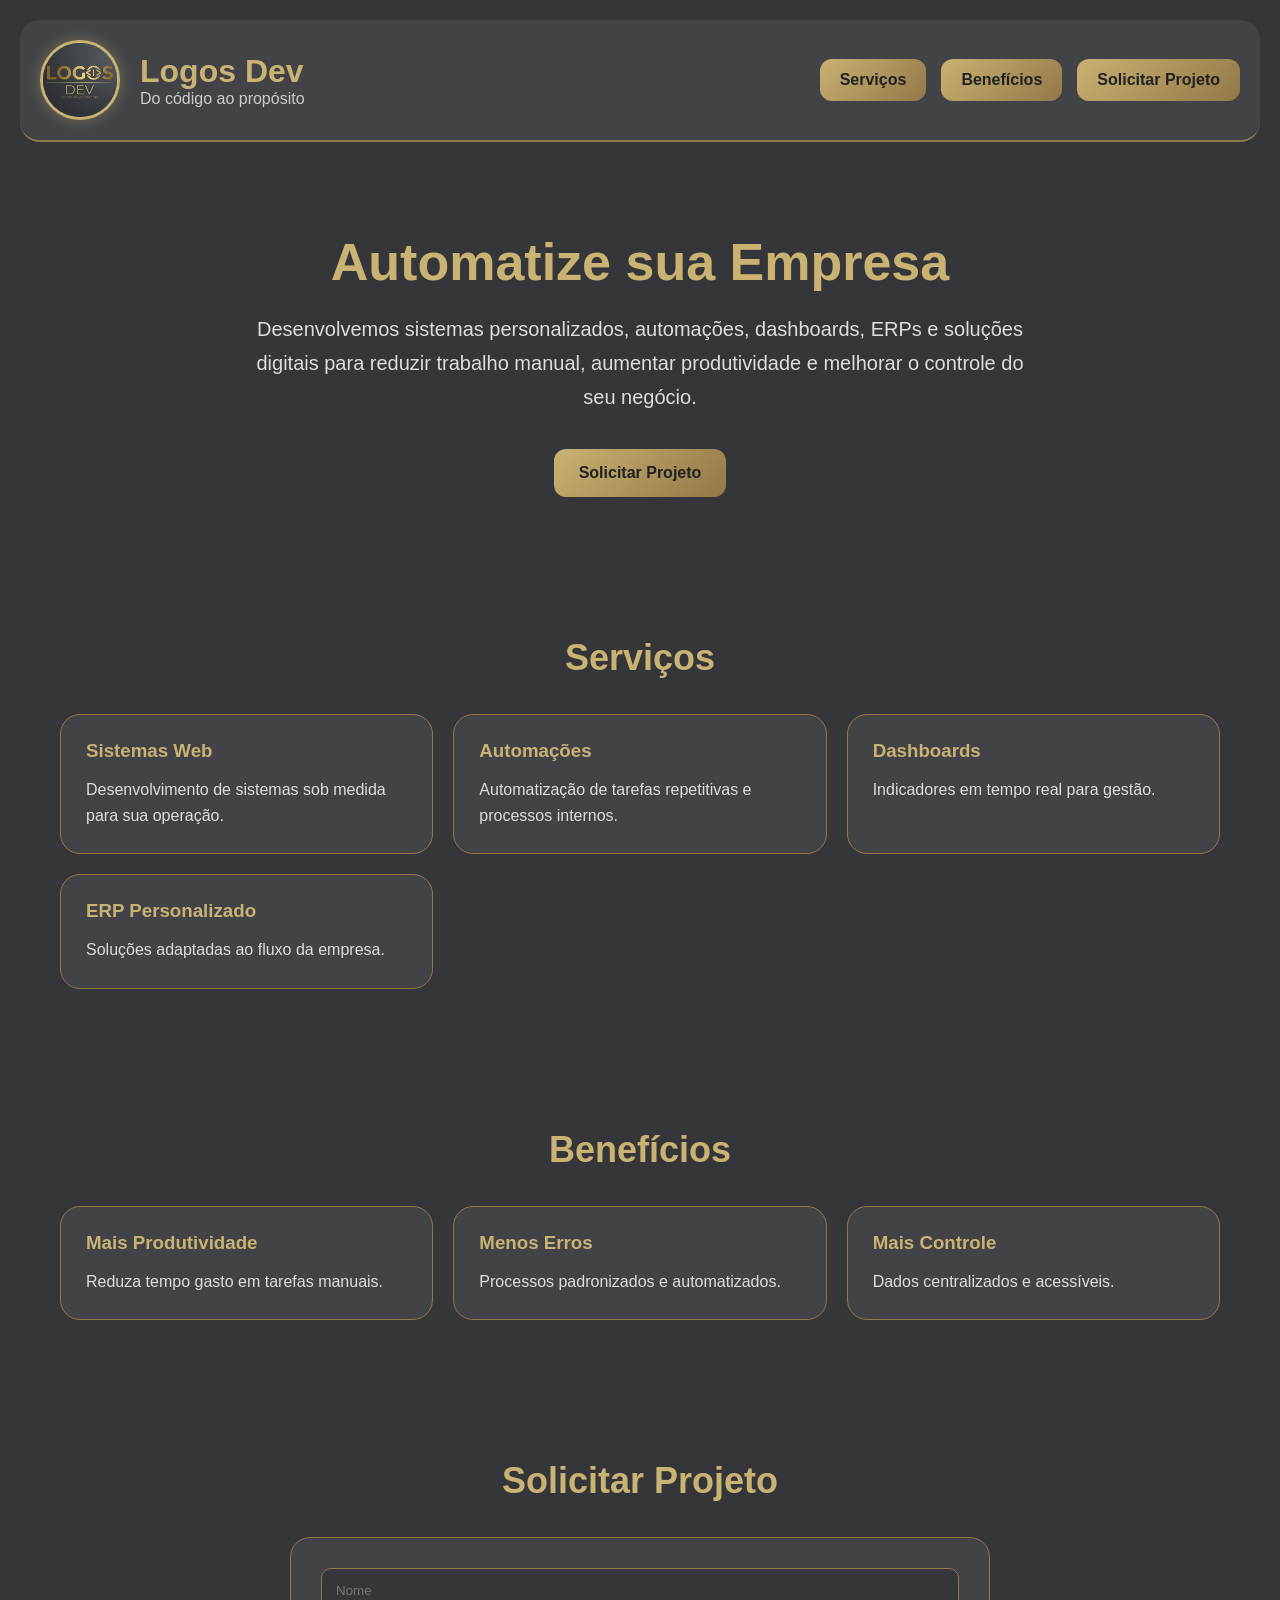
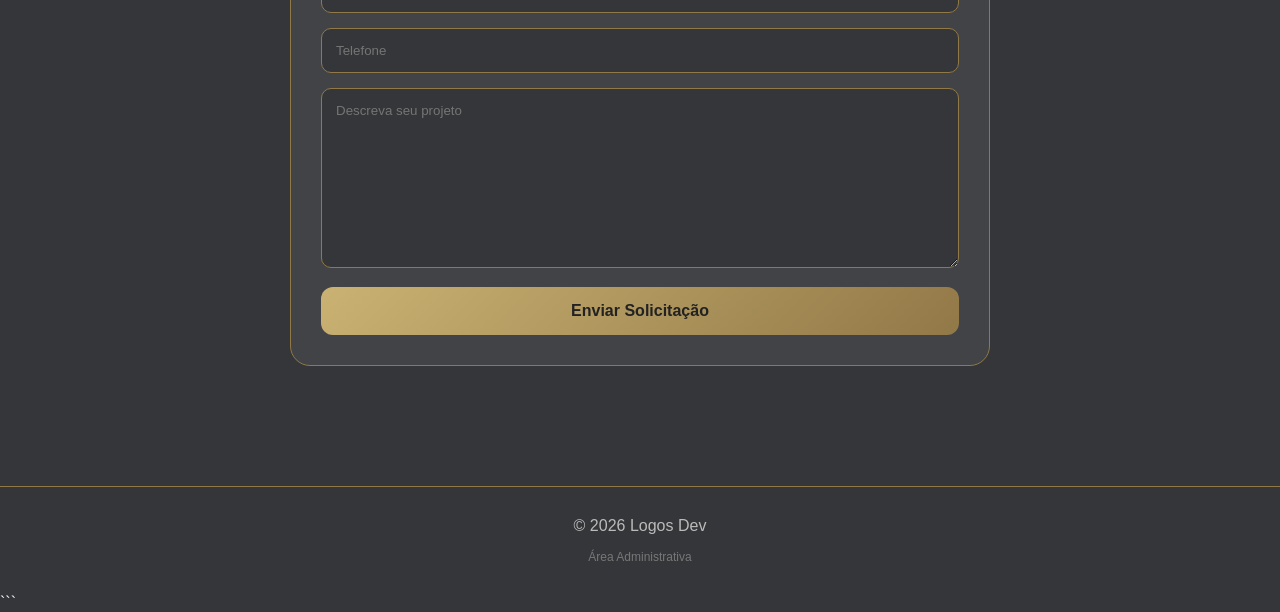
==== index.html @ efade8dc "Refactor HTML structure and styles for clarity" ====
<!DOCTYPE html>
<html lang="pt-BR">
<head>
<meta charset="UTF-8">
<meta name="viewport" content="width=device-width, initial-scale=1.0">
<title>Logos Dev - Sistemas e Automações</title>

<style>

:root{
    --gold-light:#CAB273;
    --gold-dark:#917847;
    --bg-dark:#343639;
    --bg-medium:#414347;
    --text-light:#f5f5f5;
}

*{
    margin:0;
    padding:0;
    box-sizing:border-box;
    font-family:Arial, Helvetica, sans-serif;
}

html{
    scroll-behavior:smooth;
}

body{
    background:var(--bg-dark);
    color:var(--text-light);
}

header{
    background:var(--bg-medium);
    border-bottom:2px solid var(--gold-dark);
    padding:20px;
    display:flex;
    justify-content:space-between;
    align-items:center;
    flex-wrap:wrap;
    gap:20px;
    border-radius:20px;
    margin:20px;
}

.logo h1{
    color:var(--gold-light);
    font-size:32px;
}

.logo p{
    color:#ccc;
}

nav{
    display:flex;
    gap:15px;
    flex-wrap:wrap;
}

nav a{
    padding:12px 20px;
    border-radius:12px;
    text-decoration:none;
    font-weight:bold;
    background:linear-gradient(
        135deg,
        var(--gold-light),
        var(--gold-dark)
    );
    color:#222;
    transition:.3s;
}

nav a:hover{
    transform:translateY(-2px);
}

section{
    max-width:1200px;
    margin:auto;
    padding:70px 20px;
}

.hero{
    text-align:center;
}

.hero h2{
    font-size:52px;
    color:var(--gold-light);
    margin-bottom:20px;
}

.hero p{
    max-width:800px;
    margin:auto;
    color:#ddd;
    font-size:20px;
    line-height:1.7;
}

.hero-buttons{
    margin-top:35px;
    display:flex;
    justify-content:center;
    gap:15px;
    flex-wrap:wrap;
}

.btn{
    padding:15px 25px;
    border-radius:12px;
    text-decoration:none;
    font-weight:bold;
    background:linear-gradient(
        135deg,
        var(--gold-light),
        var(--gold-dark)
    );
    color:#222;
}

.titulo{
    text-align:center;
    color:var(--gold-light);
    margin-bottom:35px;
    font-size:36px;
}

.grid{
    display:grid;
    grid-template-columns:repeat(auto-fit,minmax(280px,1fr));
    gap:20px;
}

.card{
    background:var(--bg-medium);
    border:1px solid var(--gold-dark);
    border-radius:20px;
    padding:25px;
}

.card h3{
    color:var(--gold-light);
    margin-bottom:15px;
}

.card p{
    color:#ddd;
    line-height:1.6;
}

.form-box{
    background:var(--bg-medium);
    border:1px solid var(--gold-dark);
    border-radius:20px;
    padding:30px;
    max-width:700px;
    margin:auto;
}

input,
textarea{
    width:100%;
    padding:14px;
    margin-bottom:15px;
    border-radius:10px;
    border:1px solid var(--gold-dark);
    background:var(--bg-dark);
    color:white;
}

textarea{
    min-height:180px;
    resize:vertical;
}

button{
    width:100%;
    padding:15px;
    border:none;
    border-radius:12px;
    cursor:pointer;
    font-weight:bold;
    background:linear-gradient(
        135deg,
        var(--gold-light),
        var(--gold-dark)
    );
    color:#222;
    font-size:16px;
}

button:hover{
    opacity:.9;
}

footer{
    text-align:center;
    padding:30px;
    border-top:1px solid var(--gold-dark);
    color:#bbb;
    margin-top:50px;
}

.admin-link{
    display:block;
    margin-top:15px;
    font-size:12px;
    color:#777;
    text-decoration:none;
}

.admin-link:hover{
    color:var(--gold-light);
}

.logo{
    display:flex;
    align-items:center;
    gap:20px;
}

.logo-img{
    width:80px;
    height:80px;

    border-radius:50%;

    object-fit:cover;

    border:3px solid var(--gold-light);

    box-shadow:
        0 0 15px rgba(202,178,115,.4);
}
</style>
</head>
<body>

<header>

    <div class="logo">

    <img
        src="logosdev_logo.jpg"
        alt="Logo Logos Dev"
        class="logo-img"
    >

    <div>
        <h1>Logos Dev</h1>
        <p>Do código ao propósito</p>
    </div>

</div>

    <nav>
        <a href="#servicos">Serviços</a>
        <a href="#beneficios">Benefícios</a>
        <a href="#contato">Solicitar Projeto</a>
    </nav>

</header>

<section class="hero">

    <h2>Automatize sua Empresa</h2>

    <p>
        Desenvolvemos sistemas personalizados,
        automações, dashboards, ERPs e soluções
        digitais para reduzir trabalho manual,
        aumentar produtividade e melhorar
        o controle do seu negócio.
    </p>

    <div class="hero-buttons">
        <a href="#contato" class="btn">
            Solicitar Projeto
        </a>
    </div>

</section>

<section id="servicos">

    <h2 class="titulo">Serviços</h2>

    <div class="grid">

        <div class="card">
            <h3>Sistemas Web</h3>
            <p>
                Desenvolvimento de sistemas sob medida
                para sua operação.
            </p>
        </div>

        <div class="card">
            <h3>Automações</h3>
            <p>
                Automatização de tarefas repetitivas
                e processos internos.
            </p>
        </div>

        <div class="card">
            <h3>Dashboards</h3>
            <p>
                Indicadores em tempo real para gestão.
            </p>
        </div>

        <div class="card">
            <h3>ERP Personalizado</h3>
            <p>
                Soluções adaptadas ao fluxo da empresa.
            </p>
        </div>

    </div>

</section>

<section id="beneficios">

    <h2 class="titulo">Benefícios</h2>

    <div class="grid">

        <div class="card">
            <h3>Mais Produtividade</h3>
            <p>Reduza tempo gasto em tarefas manuais.</p>
        </div>

        <div class="card">
            <h3>Menos Erros</h3>
            <p>Processos padronizados e automatizados.</p>
        </div>

        <div class="card">
            <h3>Mais Controle</h3>
            <p>Dados centralizados e acessíveis.</p>
        </div>

    </div>

</section>

<section id="contato">

    <h2 class="titulo">Solicitar Projeto</h2>

    <div class="form-box">

        <input
            type="text"
            id="nome"
            placeholder="Nome"
        >

        <input
            type="tel"
            id="telefone"
            placeholder="Telefone"
        >

        <textarea
            id="descricao"
            placeholder="Descreva seu projeto"
        ></textarea>

        <button onclick="enviarProjeto()">
            Enviar Solicitação
        </button>

    </div>

</section>

<footer>

    <p>© 2026 Logos Dev</p>

    <a href="index2.html" class="admin-link">
        Área Administrativa
    </a>

</footer>

<script>

function enviarProjeto(){

    const nome =
        document.getElementById("nome").value.trim();

    const telefone =
        document.getElementById("telefone").value.trim();

    const descricao =
        document.getElementById("descricao").value.trim();

    if(!nome || !telefone || !descricao){
        alert("Preencha todos os campos.");
        return;
    }

    const projetos =
        JSON.parse(localStorage.getItem("projetos")) || [];

    projetos.push({
        nome,
        telefone,
        descricao,
        status:"Solicitado",
        data:new Date().toLocaleDateString("pt-BR")
    });

    localStorage.setItem(
        "projetos",
        JSON.stringify(projetos)
    );

    alert("Projeto enviado com sucesso!");

    document.getElementById("nome").value="";
    document.getElementById("telefone").value="";
    document.getElementById("descricao").value="";
}

</script>

</body>
</html>
```
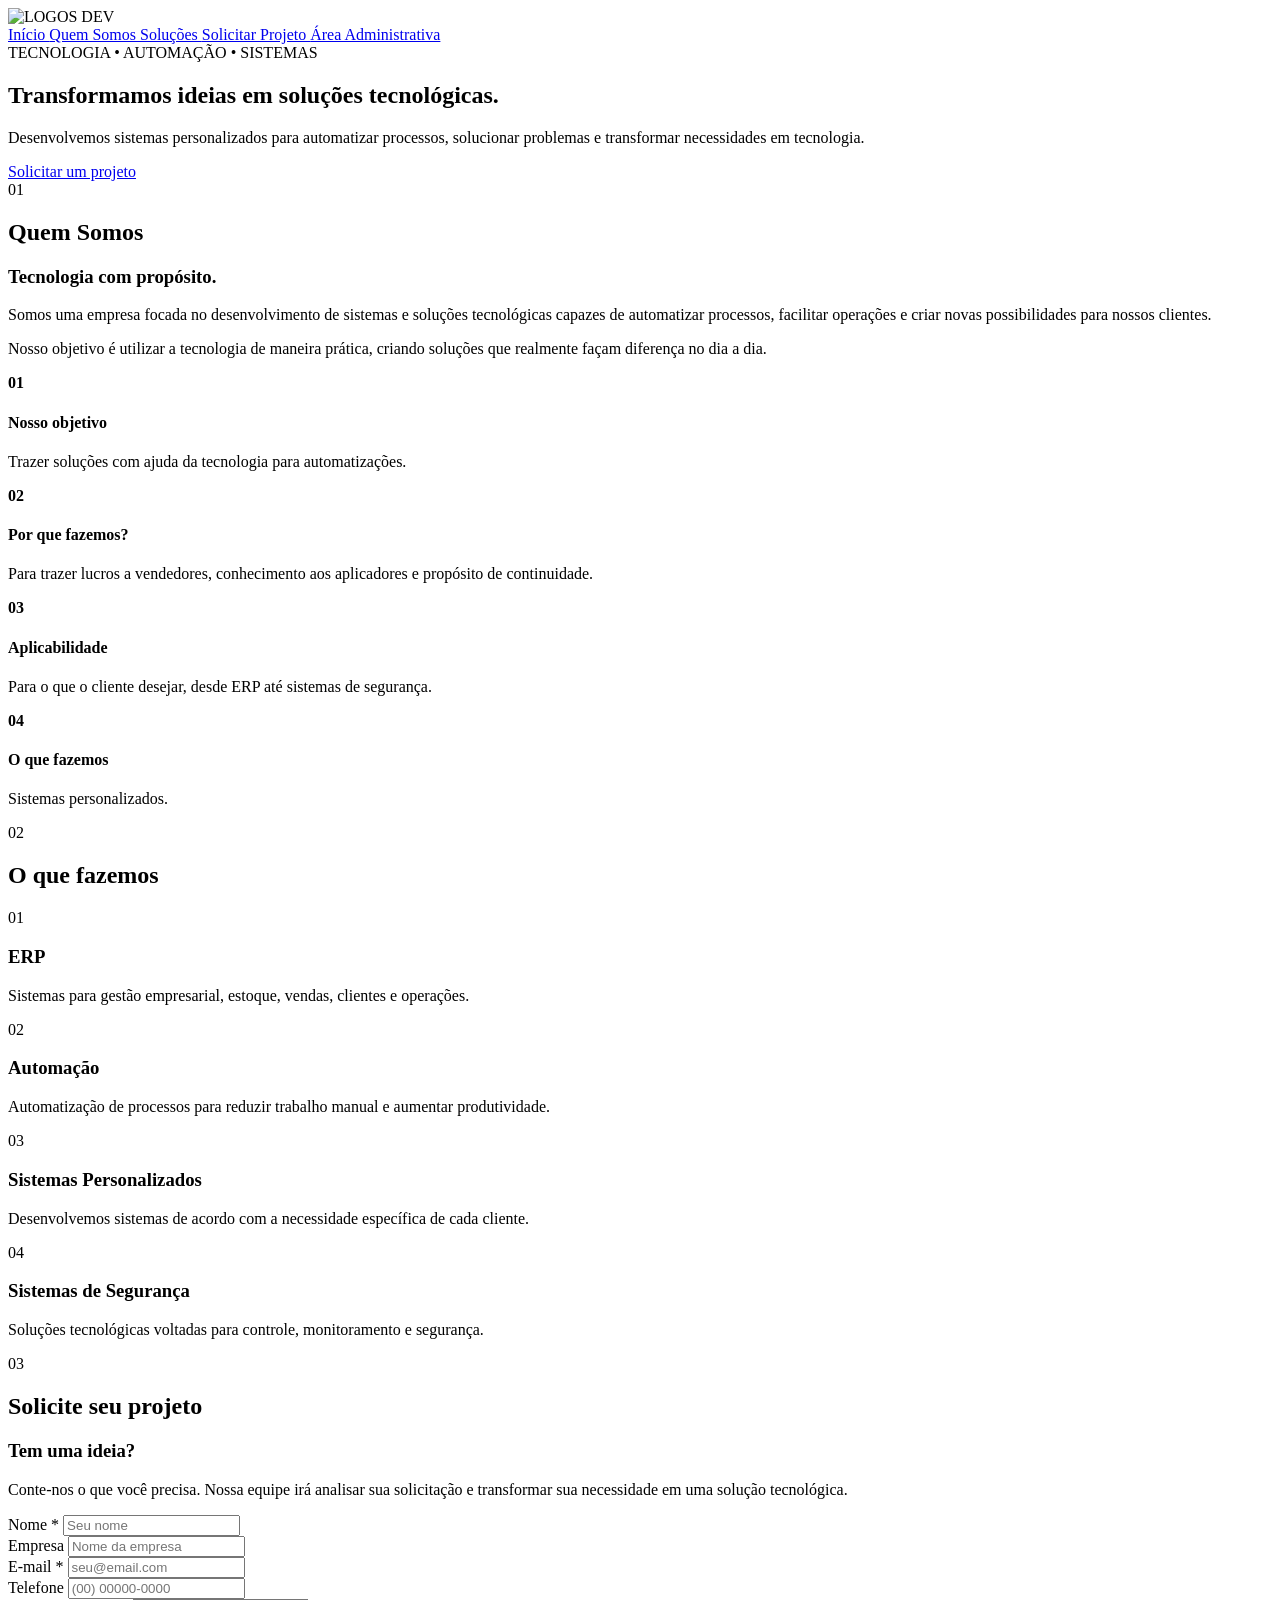
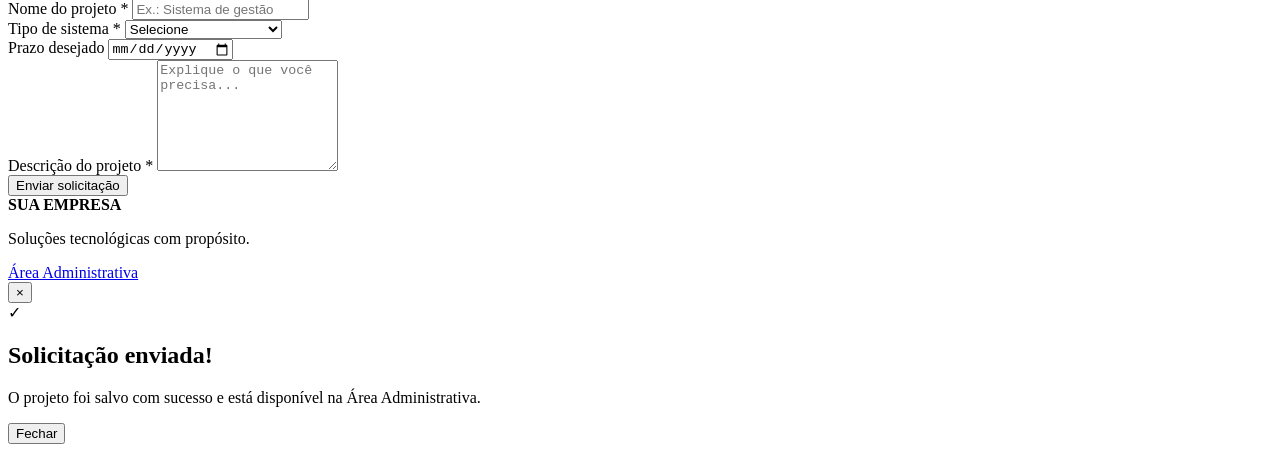
==== commit 39c64bc2: "Refactor index.html structure and content Updated the structure and content of the index.html file, " ====
--- a/index.html
+++ b/index.html
@@ -1,439 +1,684 @@
 <!DOCTYPE html>
 <html lang="pt-BR">
+
 <head>
-<meta charset="UTF-8">
-<meta name="viewport" content="width=device-width, initial-scale=1.0">
-<title>Logos Dev - Sistemas e Automações</title>
-
-<style>
-
-:root{
-    --gold-light:#CAB273;
-    --gold-dark:#917847;
-    --bg-dark:#343639;
-    --bg-medium:#414347;
-    --text-light:#f5f5f5;
-}
-
-*{
-    margin:0;
-    padding:0;
-    box-sizing:border-box;
-    font-family:Arial, Helvetica, sans-serif;
-}
-
-html{
-    scroll-behavior:smooth;
-}
-
-body{
-    background:var(--bg-dark);
-    color:var(--text-light);
-}
-
-header{
-    background:var(--bg-medium);
-    border-bottom:2px solid var(--gold-dark);
-    padding:20px;
-    display:flex;
-    justify-content:space-between;
-    align-items:center;
-    flex-wrap:wrap;
-    gap:20px;
-    border-radius:20px;
-    margin:20px;
-}
-
-.logo h1{
-    color:var(--gold-light);
-    font-size:32px;
-}
-
-.logo p{
-    color:#ccc;
-}
-
-nav{
-    display:flex;
-    gap:15px;
-    flex-wrap:wrap;
-}
-
-nav a{
-    padding:12px 20px;
-    border-radius:12px;
-    text-decoration:none;
-    font-weight:bold;
-    background:linear-gradient(
-        135deg,
-        var(--gold-light),
-        var(--gold-dark)
-    );
-    color:#222;
-    transition:.3s;
-}
-
-nav a:hover{
-    transform:translateY(-2px);
-}
-
-section{
-    max-width:1200px;
-    margin:auto;
-    padding:70px 20px;
-}
-
-.hero{
-    text-align:center;
-}
-
-.hero h2{
-    font-size:52px;
-    color:var(--gold-light);
-    margin-bottom:20px;
-}
-
-.hero p{
-    max-width:800px;
-    margin:auto;
-    color:#ddd;
-    font-size:20px;
-    line-height:1.7;
-}
-
-.hero-buttons{
-    margin-top:35px;
-    display:flex;
-    justify-content:center;
-    gap:15px;
-    flex-wrap:wrap;
-}
-
-.btn{
-    padding:15px 25px;
-    border-radius:12px;
-    text-decoration:none;
-    font-weight:bold;
-    background:linear-gradient(
-        135deg,
-        var(--gold-light),
-        var(--gold-dark)
-    );
-    color:#222;
-}
-
-.titulo{
-    text-align:center;
-    color:var(--gold-light);
-    margin-bottom:35px;
-    font-size:36px;
-}
-
-.grid{
-    display:grid;
-    grid-template-columns:repeat(auto-fit,minmax(280px,1fr));
-    gap:20px;
-}
-
-.card{
-    background:var(--bg-medium);
-    border:1px solid var(--gold-dark);
-    border-radius:20px;
-    padding:25px;
-}
-
-.card h3{
-    color:var(--gold-light);
-    margin-bottom:15px;
-}
-
-.card p{
-    color:#ddd;
-    line-height:1.6;
-}
-
-.form-box{
-    background:var(--bg-medium);
-    border:1px solid var(--gold-dark);
-    border-radius:20px;
-    padding:30px;
-    max-width:700px;
-    margin:auto;
-}
-
-input,
-textarea{
-    width:100%;
-    padding:14px;
-    margin-bottom:15px;
-    border-radius:10px;
-    border:1px solid var(--gold-dark);
-    background:var(--bg-dark);
-    color:white;
-}
-
-textarea{
-    min-height:180px;
-    resize:vertical;
-}
-
-button{
-    width:100%;
-    padding:15px;
-    border:none;
-    border-radius:12px;
-    cursor:pointer;
-    font-weight:bold;
-    background:linear-gradient(
-        135deg,
-        var(--gold-light),
-        var(--gold-dark)
-    );
-    color:#222;
-    font-size:16px;
-}
-
-button:hover{
-    opacity:.9;
-}
-
-footer{
-    text-align:center;
-    padding:30px;
-    border-top:1px solid var(--gold-dark);
-    color:#bbb;
-    margin-top:50px;
-}
-
-.admin-link{
-    display:block;
-    margin-top:15px;
-    font-size:12px;
-    color:#777;
-    text-decoration:none;
-}
-
-.admin-link:hover{
-    color:var(--gold-light);
-}
-
-.logo{
-    display:flex;
-    align-items:center;
-    gap:20px;
-}
-
-.logo-img{
-    width:80px;
-    height:80px;
-
-    border-radius:50%;
-
-    object-fit:cover;
-
-    border:3px solid var(--gold-light);
-
-    box-shadow:
-        0 0 15px rgba(202,178,115,.4);
-}
-</style>
+    <meta charset="UTF-8">
+    <meta name="viewport" content="width=device-width, initial-scale=1.0">
+
+    <title>LogosDev | Do código ao propósito </title>
+
+    <link rel="stylesheet" href="style.css">
 </head>
+
 <body>
 
-<header>
-
-    <div class="logo">
-
-    <img
-        src="logosdev_logo.jpg"
-        alt="Logo Logos Dev"
-        class="logo-img"
+    <!-- =====================================================
+         CABEÇALHO
+    ====================================================== -->
+
+    <header class="header">
+
+        <div class="logo-image">
+    <img src="logo.jpg" alt="LOGOS DEV">
+</div>
+
+
+        <nav>
+
+            <a href="#inicio">
+                Início
+            </a>
+
+            <a href="#empresa">
+                Quem Somos
+            </a>
+
+            <a href="#solucoes">
+                Soluções
+            </a>
+
+            <a href="#projeto">
+                Solicitar Projeto
+            </a>
+
+            <a
+                href="admin.html"
+                class="admin-link"
+            >
+                Área Administrativa
+            </a>
+
+        </nav>
+
+    </header>
+
+
+    <main>
+
+        <!-- =====================================================
+             HERO
+        ====================================================== -->
+
+        <section
+            id="inicio"
+            class="hero"
+        >
+
+            <div class="hero-content">
+
+                <span class="tag">
+                    TECNOLOGIA • AUTOMAÇÃO • SISTEMAS
+                </span>
+
+                <h1>
+
+                    Transformamos ideias em
+
+                    <span>
+                        soluções tecnológicas.
+                    </span>
+
+                </h1>
+
+                <p>
+
+                    Desenvolvemos sistemas personalizados
+                    para automatizar processos, solucionar
+                    problemas e transformar necessidades
+                    em tecnologia.
+
+                </p>
+
+                <a
+                    href="#projeto"
+                    class="btn"
+                >
+                    Solicitar um projeto
+                </a>
+
+            </div>
+
+        </section>
+
+
+        <!-- =====================================================
+             QUEM SOMOS
+        ====================================================== -->
+
+        <section
+            id="empresa"
+            class="section"
+        >
+
+            <div class="section-title">
+
+                <span>
+                    01
+                </span>
+
+                <h2>
+                    Quem Somos
+                </h2>
+
+            </div>
+
+
+            <div class="about-grid">
+
+                <div class="about-text">
+
+                    <h3>
+                        Tecnologia com propósito.
+                    </h3>
+
+                    <p>
+
+                        Somos uma empresa focada no
+                        desenvolvimento de sistemas e
+                        soluções tecnológicas capazes de
+                        automatizar processos, facilitar
+                        operações e criar novas possibilidades
+                        para nossos clientes.
+
+                    </p>
+
+                    <p>
+
+                        Nosso objetivo é utilizar a tecnologia
+                        de maneira prática, criando soluções
+                        que realmente façam diferença no
+                        dia a dia.
+
+                    </p>
+
+                </div>
+
+
+                <div class="mission-card">
+
+                    <div class="mission-item">
+
+                        <strong>
+                            01
+                        </strong>
+
+                        <div>
+
+                            <h4>
+                                Nosso objetivo
+                            </h4>
+
+                            <p>
+
+                                Trazer soluções com ajuda
+                                da tecnologia para
+                                automatizações.
+
+                            </p>
+
+                        </div>
+
+                    </div>
+
+
+                    <div class="mission-item">
+
+                        <strong>
+                            02
+                        </strong>
+
+                        <div>
+
+                            <h4>
+                                Por que fazemos?
+                            </h4>
+
+                            <p>
+
+                                Para trazer lucros a
+                                vendedores, conhecimento
+                                aos aplicadores e propósito
+                                de continuidade.
+
+                            </p>
+
+                        </div>
+
+                    </div>
+
+
+                    <div class="mission-item">
+
+                        <strong>
+                            03
+                        </strong>
+
+                        <div>
+
+                            <h4>
+                                Aplicabilidade
+                            </h4>
+
+                            <p>
+
+                                Para o que o cliente desejar,
+                                desde ERP até sistemas
+                                de segurança.
+
+                            </p>
+
+                        </div>
+
+                    </div>
+
+
+                    <div class="mission-item">
+
+                        <strong>
+                            04
+                        </strong>
+
+                        <div>
+
+                            <h4>
+                                O que fazemos
+                            </h4>
+
+                            <p>
+                                Sistemas personalizados.
+                            </p>
+
+                        </div>
+
+                    </div>
+
+                </div>
+
+            </div>
+
+        </section>
+
+
+        <!-- =====================================================
+             SOLUÇÕES
+        ====================================================== -->
+
+        <section
+            id="solucoes"
+            class="section dark-section"
+        >
+
+            <div class="section-title">
+
+                <span>
+                    02
+                </span>
+
+                <h2>
+                    O que fazemos
+                </h2>
+
+            </div>
+
+
+            <div class="services-grid">
+
+                <div class="service-card">
+
+                    <div class="service-number">
+                        01
+                    </div>
+
+                    <h3>
+                        ERP
+                    </h3>
+
+                    <p>
+
+                        Sistemas para gestão empresarial,
+                        estoque, vendas, clientes e
+                        operações.
+
+                    </p>
+
+                </div>
+
+
+                <div class="service-card">
+
+                    <div class="service-number">
+                        02
+                    </div>
+
+                    <h3>
+                        Automação
+                    </h3>
+
+                    <p>
+
+                        Automatização de processos para
+                        reduzir trabalho manual e aumentar
+                        produtividade.
+
+                    </p>
+
+                </div>
+
+
+                <div class="service-card">
+
+                    <div class="service-number">
+                        03
+                    </div>
+
+                    <h3>
+                        Sistemas Personalizados
+                    </h3>
+
+                    <p>
+
+                        Desenvolvemos sistemas de acordo
+                        com a necessidade específica de
+                        cada cliente.
+
+                    </p>
+
+                </div>
+
+
+                <div class="service-card">
+
+                    <div class="service-number">
+                        04
+                    </div>
+
+                    <h3>
+                        Sistemas de Segurança
+                    </h3>
+
+                    <p>
+
+                        Soluções tecnológicas voltadas
+                        para controle, monitoramento
+                        e segurança.
+
+                    </p>
+
+                </div>
+
+            </div>
+
+        </section>
+
+
+        <!-- =====================================================
+             FORMULÁRIO DE PROJETO
+        ====================================================== -->
+
+        <section
+            id="projeto"
+            class="section project-section"
+        >
+
+            <div class="section-title">
+
+                <span>
+                    03
+                </span>
+
+                <h2>
+                    Solicite seu projeto
+                </h2>
+
+            </div>
+
+
+            <div class="project-intro">
+
+                <h3>
+                    Tem uma ideia?
+                </h3>
+
+                <p>
+
+                    Conte-nos o que você precisa.
+                    Nossa equipe irá analisar sua
+                    solicitação e transformar sua
+                    necessidade em uma solução
+                    tecnológica.
+
+                </p>
+
+            </div>
+
+
+            <form
+                id="projectForm"
+                class="project-form"
+            >
+
+                <div class="form-row">
+
+                    <div class="form-group">
+
+                        <label for="clienteNome">
+                            Nome *
+                        </label>
+
+                        <input
+                            type="text"
+                            id="clienteNome"
+                            placeholder="Seu nome"
+                            required
+                        >
+
+                    </div>
+
+
+                    <div class="form-group">
+
+                        <label for="clienteEmpresa">
+                            Empresa
+                        </label>
+
+                        <input
+                            type="text"
+                            id="clienteEmpresa"
+                            placeholder="Nome da empresa"
+                        >
+
+                    </div>
+
+                </div>
+
+
+                <div class="form-row">
+
+                    <div class="form-group">
+
+                        <label for="clienteEmail">
+                            E-mail *
+                        </label>
+
+                        <input
+                            type="email"
+                            id="clienteEmail"
+                            placeholder="seu@email.com"
+                            required
+                        >
+
+                    </div>
+
+
+                    <div class="form-group">
+
+                        <label for="clienteTelefone">
+                            Telefone
+                        </label>
+
+                        <input
+                            type="text"
+                            id="clienteTelefone"
+                            placeholder="(00) 00000-0000"
+                        >
+
+                    </div>
+
+                </div>
+
+
+                <div class="form-group">
+
+                    <label for="projetoNome">
+                        Nome do projeto *
+                    </label>
+
+                    <input
+                        type="text"
+                        id="projetoNome"
+                        placeholder="Ex.: Sistema de gestão"
+                        required
+                    >
+
+                </div>
+
+
+                <div class="form-row">
+
+                    <div class="form-group">
+
+                        <label for="projetoTipo">
+                            Tipo de sistema *
+                        </label>
+
+                        <select
+                            id="projetoTipo"
+                            required
+                        >
+
+                            <option value="">
+                                Selecione
+                            </option>
+
+                            <option value="ERP">
+                                ERP
+                            </option>
+
+                            <option value="Automação">
+                                Automação
+                            </option>
+
+                            <option value="Sistema Web">
+                                Sistema Web
+                            </option>
+
+                            <option value="Sistema Desktop">
+                                Sistema Desktop
+                            </option>
+
+                            <option value="Sistema de Segurança">
+                                Sistema de Segurança
+                            </option>
+
+                            <option value="Aplicativo">
+                                Aplicativo
+                            </option>
+
+                            <option value="Outro">
+                                Outro
+                            </option>
+
+                        </select>
+
+                    </div>
+
+
+                    <div class="form-group">
+
+                        <label for="prazoDesejado">
+                            Prazo desejado
+                        </label>
+
+                        <input
+                            type="date"
+                            id="prazoDesejado"
+                        >
+
+                    </div>
+
+                </div>
+
+
+                <div class="form-group">
+
+                    <label for="projetoDescricao">
+                        Descrição do projeto *
+                    </label>
+
+                    <textarea
+                        id="projetoDescricao"
+                        rows="7"
+                        placeholder="Explique o que você precisa..."
+                        required
+                    ></textarea>
+
+                </div>
+
+
+                <button
+                    type="submit"
+                    class="btn submit-btn"
+                >
+                    Enviar solicitação
+                </button>
+
+            </form>
+
+        </section>
+
+    </main>
+
+
+    <!-- =====================================================
+         RODAPÉ
+    ====================================================== -->
+
+    <footer>
+
+        <div>
+
+            <strong>
+                SUA EMPRESA
+            </strong>
+
+            <p>
+                Soluções tecnológicas com propósito.
+            </p>
+
+        </div>
+
+
+        <div>
+
+            <a href="admin.html">
+                Área Administrativa
+            </a>
+
+        </div>
+
+    </footer>
+
+
+    <!-- =====================================================
+         MODAL SUCESSO
+    ====================================================== -->
+
+    <div
+        id="successModal"
+        class="modal"
     >
 
-    <div>
-        <h1>Logos Dev</h1>
-        <p>Do código ao propósito</p>
+        <div class="modal-box success-box">
+
+            <button
+                type="button"
+                class="close-modal"
+                onclick="fecharModal()"
+            >
+                ×
+            </button>
+
+            <div class="success-icon">
+                ✓
+            </div>
+
+            <h2>
+                Solicitação enviada!
+            </h2>
+
+            <p>
+
+                O projeto foi salvo com sucesso
+                e está disponível na Área
+                Administrativa.
+
+            </p>
+
+            <button
+                type="button"
+                class="btn"
+                onclick="fecharModal()"
+            >
+                Fechar
+            </button>
+
+        </div>
+
     </div>
 
-</div>
-
-    <nav>
-        <a href="#servicos">Serviços</a>
-        <a href="#beneficios">Benefícios</a>
-        <a href="#contato">Solicitar Projeto</a>
-    </nav>
-
-</header>
-
-<section class="hero">
-
-    <h2>Automatize sua Empresa</h2>
-
-    <p>
-        Desenvolvemos sistemas personalizados,
-        automações, dashboards, ERPs e soluções
-        digitais para reduzir trabalho manual,
-        aumentar produtividade e melhorar
-        o controle do seu negócio.
-    </p>
-
-    <div class="hero-buttons">
-        <a href="#contato" class="btn">
-            Solicitar Projeto
-        </a>
-    </div>
-
-</section>
-
-<section id="servicos">
-
-    <h2 class="titulo">Serviços</h2>
-
-    <div class="grid">
-
-        <div class="card">
-            <h3>Sistemas Web</h3>
-            <p>
-                Desenvolvimento de sistemas sob medida
-                para sua operação.
-            </p>
-        </div>
-
-        <div class="card">
-            <h3>Automações</h3>
-            <p>
-                Automatização de tarefas repetitivas
-                e processos internos.
-            </p>
-        </div>
-
-        <div class="card">
-            <h3>Dashboards</h3>
-            <p>
-                Indicadores em tempo real para gestão.
-            </p>
-        </div>
-
-        <div class="card">
-            <h3>ERP Personalizado</h3>
-            <p>
-                Soluções adaptadas ao fluxo da empresa.
-            </p>
-        </div>
-
-    </div>
-
-</section>
-
-<section id="beneficios">
-
-    <h2 class="titulo">Benefícios</h2>
-
-    <div class="grid">
-
-        <div class="card">
-            <h3>Mais Produtividade</h3>
-            <p>Reduza tempo gasto em tarefas manuais.</p>
-        </div>
-
-        <div class="card">
-            <h3>Menos Erros</h3>
-            <p>Processos padronizados e automatizados.</p>
-        </div>
-
-        <div class="card">
-            <h3>Mais Controle</h3>
-            <p>Dados centralizados e acessíveis.</p>
-        </div>
-
-    </div>
-
-</section>
-
-<section id="contato">
-
-    <h2 class="titulo">Solicitar Projeto</h2>
-
-    <div class="form-box">
-
-        <input
-            type="text"
-            id="nome"
-            placeholder="Nome"
-        >
-
-        <input
-            type="tel"
-            id="telefone"
-            placeholder="Telefone"
-        >
-
-        <textarea
-            id="descricao"
-            placeholder="Descreva seu projeto"
-        ></textarea>
-
-        <button onclick="enviarProjeto()">
-            Enviar Solicitação
-        </button>
-
-    </div>
-
-</section>
-
-<footer>
-
-    <p>© 2026 Logos Dev</p>
-
-    <a href="index2.html" class="admin-link">
-        Área Administrativa
-    </a>
-
-</footer>
-
-<script>
-
-function enviarProjeto(){
-
-    const nome =
-        document.getElementById("nome").value.trim();
-
-    const telefone =
-        document.getElementById("telefone").value.trim();
-
-    const descricao =
-        document.getElementById("descricao").value.trim();
-
-    if(!nome || !telefone || !descricao){
-        alert("Preencha todos os campos.");
-        return;
-    }
-
-    const projetos =
-        JSON.parse(localStorage.getItem("projetos")) || [];
-
-    projetos.push({
-        nome,
-        telefone,
-        descricao,
-        status:"Solicitado",
-        data:new Date().toLocaleDateString("pt-BR")
-    });
-
-    localStorage.setItem(
-        "projetos",
-        JSON.stringify(projetos)
-    );
-
-    alert("Projeto enviado com sucesso!");
-
-    document.getElementById("nome").value="";
-    document.getElementById("telefone").value="";
-    document.getElementById("descricao").value="";
-}
-
-</script>
+
+    <script src="script.js"></script>
 
 </body>
+
 </html>
-```
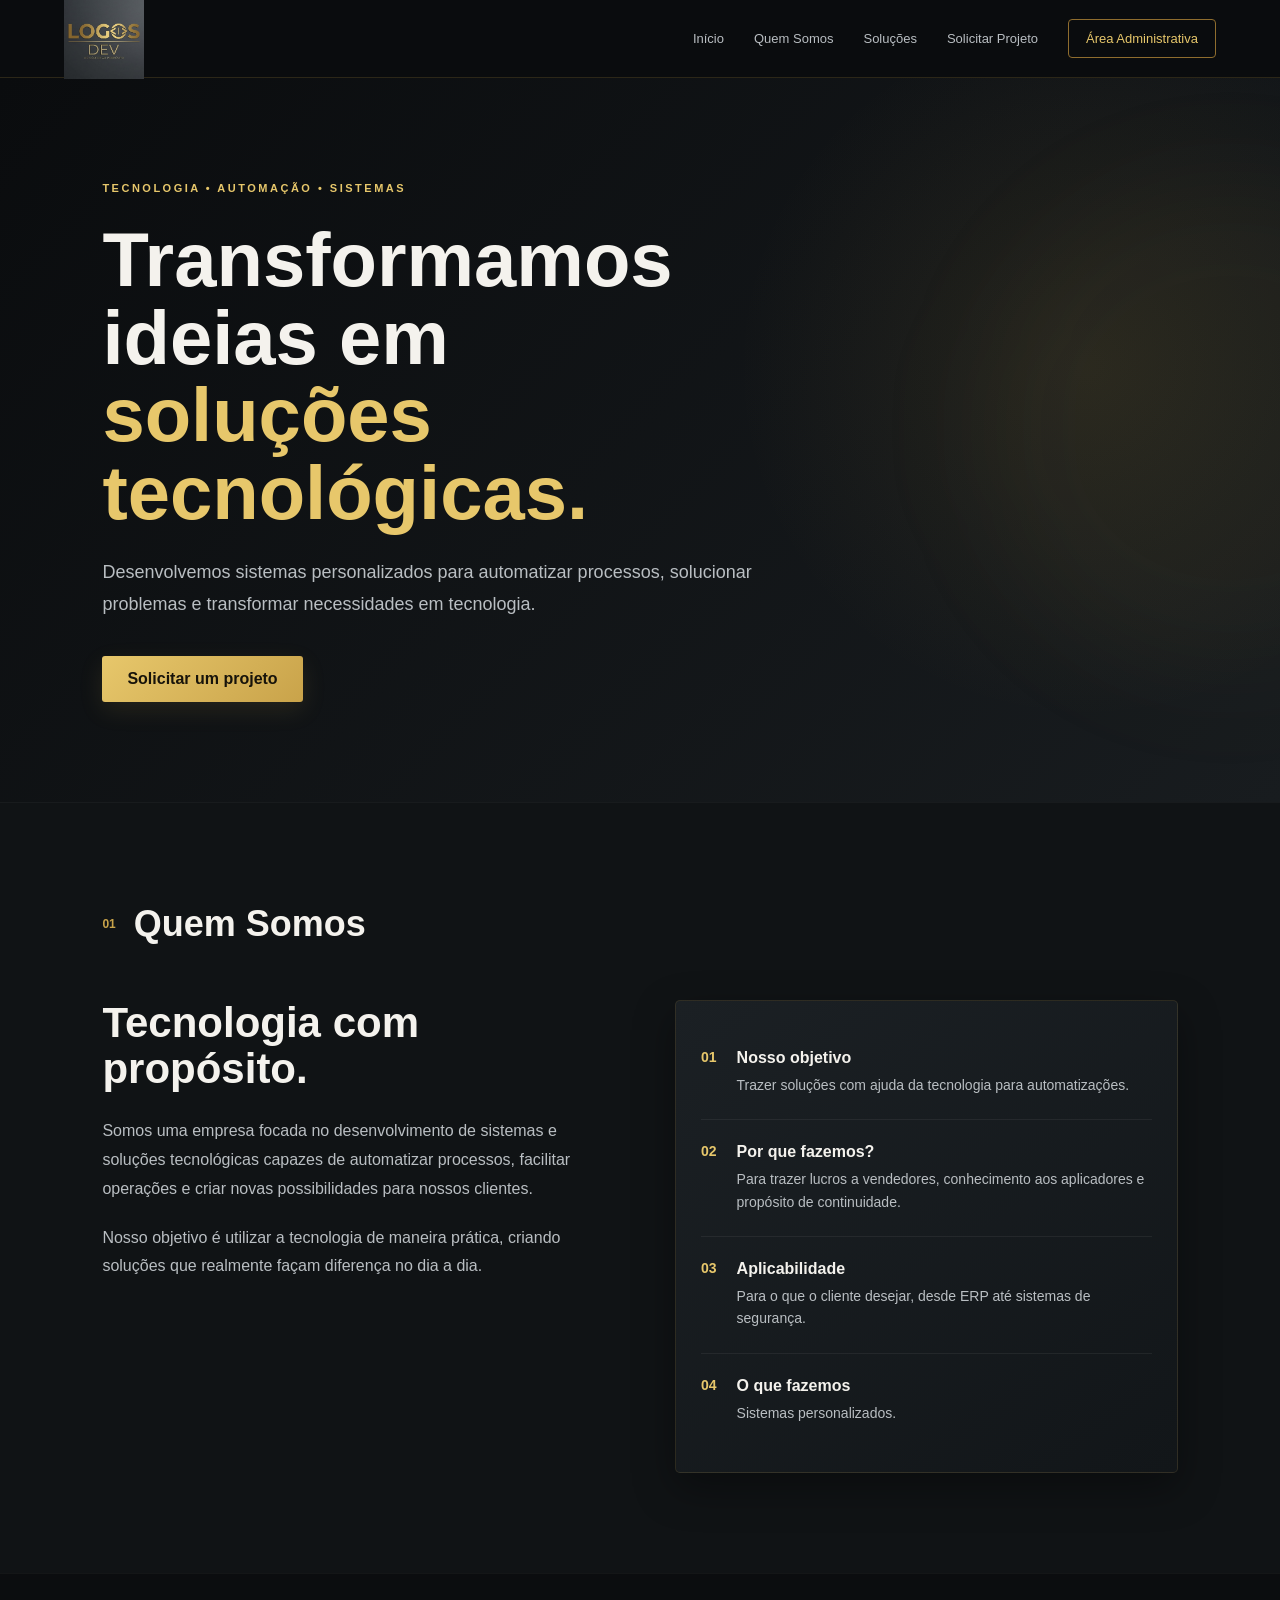
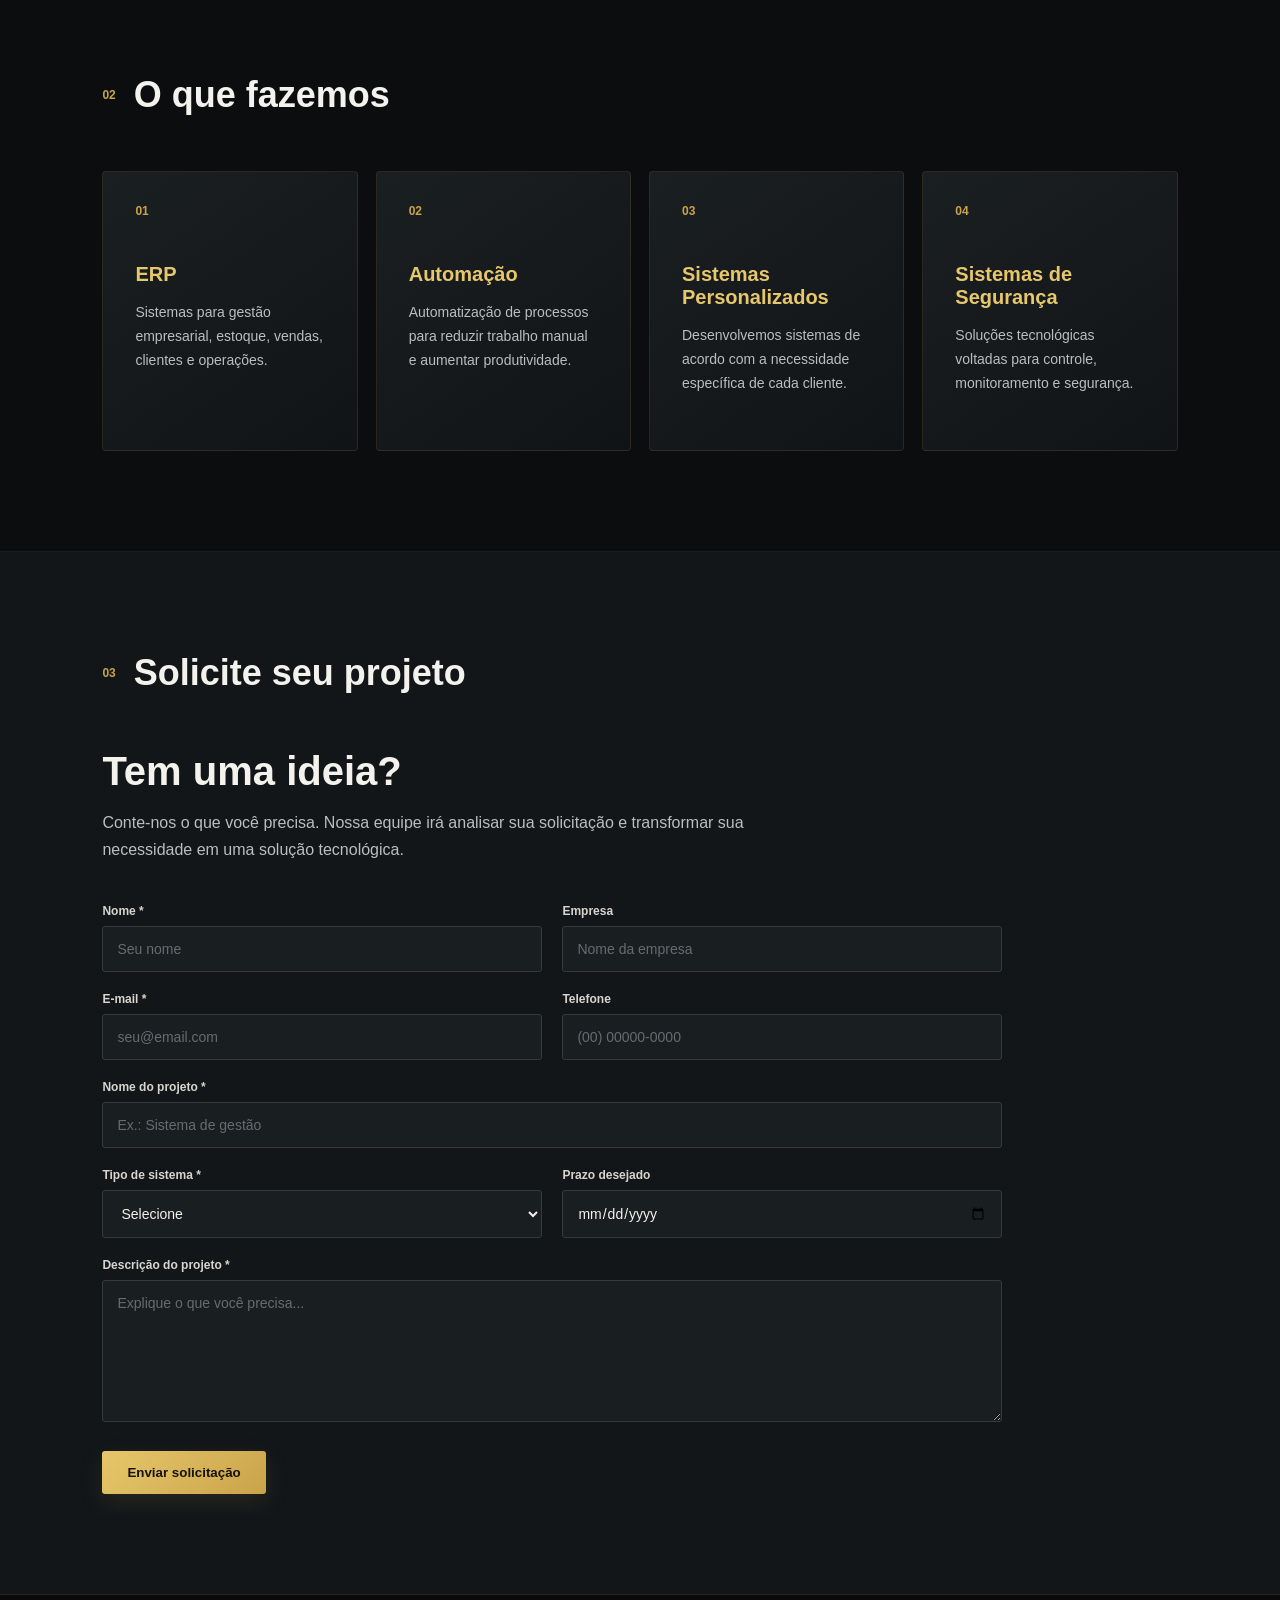
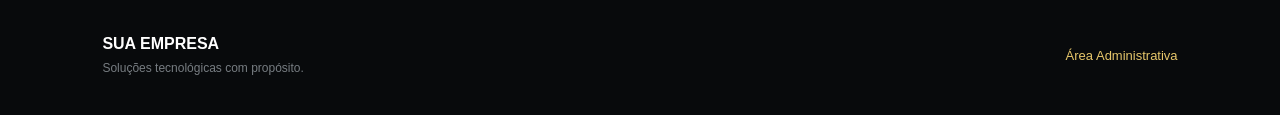
==== commit d777856c: "Replace logo image and update HTML structure" ====
--- a/index.html
+++ b/index.html
@@ -19,7 +19,7 @@
     <header class="header">
 
         <div class="logo-image">
-    <img src="logo.jpg" alt="LOGOS DEV">
+    <img src="logosdev_logo.jpg" alt="LOGOS DEV">
 </div>
 
 
--- a/style.css
+++ b/style.css
@@ -0,0 +1,2144 @@
+/* =========================================================
+   LOGOS DEV
+   IDENTIDADE VISUAL
+   Preto / Cinza / Dourado
+========================================================= */
+
+:root {
+
+    /* DOURADOS DA LOGO */
+
+    --gold-light: #e7c76b;
+    --gold: #c9a34a;
+    --gold-dark: #8f6d2e;
+    --gold-soft: #b99a58;
+
+    /* FUNDOS */
+
+    --black: #0b0d0f;
+    --black-2: #101315;
+    --black-3: #15191c;
+    --black-4: #1b2024;
+
+    /* CINZAS */
+
+    --gray-dark: #252a2e;
+    --gray: #777d82;
+    --gray-light: #b9bec2;
+
+    /* TEXTO */
+
+    --white: #f4f2ed;
+    --white-soft: #d8d5ce;
+
+    /* STATUS */
+
+    --green: #4ca875;
+    --red: #b85c5c;
+    --orange: #c78a3c;
+
+    /* EFEITOS */
+
+    --gold-glow:
+        0 0 25px rgba(201, 163, 74, .12);
+
+    --shadow:
+        0 15px 40px rgba(0, 0, 0, .35);
+
+}
+
+
+/* =========================================================
+   RESET
+========================================================= */
+
+* {
+
+    margin: 0;
+
+    padding: 0;
+
+    box-sizing: border-box;
+
+}
+
+
+html {
+
+    scroll-behavior: smooth;
+
+}
+
+
+body {
+
+    font-family:
+        Arial,
+        Helvetica,
+        sans-serif;
+
+    background:
+        var(--black);
+
+    color:
+        var(--white);
+
+}
+
+
+a {
+
+    text-decoration: none;
+
+    color: inherit;
+
+}
+
+
+button,
+input,
+textarea,
+select {
+
+    font-family: inherit;
+
+}
+
+
+/* =========================================================
+   LOGO
+========================================================= */
+
+.logo {
+
+    display: flex;
+
+    align-items: center;
+
+}
+
+
+.logo-image {
+
+    display: flex;
+
+    align-items: center;
+
+}
+
+
+.logo-image {
+    width: 80px;
+    height: 80px;
+    display: flex;
+    align-items: center;
+    justify-content: center;
+    overflow: hidden;
+}
+
+.logo-image img {
+    width: 80px;
+    height: 80px;
+    object-fit: cover;
+    display: block;
+}
+
+
+/* =========================================================
+   HEADER
+========================================================= */
+
+.header {
+
+    height: 78px;
+
+    padding:
+        0 5%;
+
+    display: flex;
+
+    align-items: center;
+
+    justify-content: space-between;
+
+    background:
+        rgba(11, 13, 15, .96);
+
+    border-bottom:
+        1px solid
+        rgba(201, 163, 74, .18);
+
+    position: sticky;
+
+    top: 0;
+
+    z-index: 1000;
+
+    backdrop-filter:
+        blur(12px);
+
+}
+
+
+.header nav {
+
+    display: flex;
+
+    align-items: center;
+
+    gap: 30px;
+
+}
+
+
+.header nav a {
+
+    color:
+        var(--gray-light);
+
+    font-size:
+        13px;
+
+    transition:
+        .25s;
+
+}
+
+
+.header nav a:hover {
+
+    color:
+        var(--gold-light);
+
+}
+
+
+.admin-link {
+
+    border:
+        1px solid
+        var(--gold-dark);
+
+    padding:
+        11px 17px;
+
+    border-radius:
+        4px;
+
+    color:
+        var(--gold-light) !important;
+
+    transition:
+        .25s;
+
+}
+
+
+.admin-link:hover {
+
+    background:
+        var(--gold);
+
+    color:
+        #111 !important;
+
+    border-color:
+        var(--gold);
+
+}
+
+
+/* =========================================================
+   HERO
+========================================================= */
+
+.hero {
+
+    min-height:
+        650px;
+
+    display:
+        flex;
+
+    align-items:
+        center;
+
+    padding:
+        100px 8%;
+
+    position:
+        relative;
+
+    overflow:
+        hidden;
+
+    background:
+
+        radial-gradient(
+            circle at 85% 40%,
+            rgba(201, 163, 74, .10),
+            transparent 30%
+        ),
+
+        linear-gradient(
+            135deg,
+            #0a0c0e,
+            #181c1f
+        );
+
+}
+
+
+/* brilho dourado discreto */
+
+.hero::after {
+
+    content: "";
+
+    position:
+        absolute;
+
+    width:
+        500px;
+
+    height:
+        500px;
+
+    border-radius:
+        50%;
+
+    right:
+        -200px;
+
+    top:
+        100px;
+
+    background:
+        rgba(201, 163, 74, .035);
+
+    filter:
+        blur(60px);
+
+}
+
+
+.hero-content {
+
+    max-width:
+        800px;
+
+    position:
+        relative;
+
+    z-index:
+        2;
+
+}
+
+
+.tag {
+
+    color:
+        var(--gold-light);
+
+    font-size:
+        11px;
+
+    font-weight:
+        700;
+
+    letter-spacing:
+        2.5px;
+
+}
+
+
+.hero h1 {
+
+    font-size:
+        clamp(
+            45px,
+            6vw,
+            76px
+        );
+
+    line-height:
+        1.02;
+
+    margin:
+        25px 0;
+
+    font-weight:
+        800;
+
+}
+
+
+.hero h1 span {
+
+    display:
+        block;
+
+    color:
+        var(--gold-light);
+
+}
+
+
+.hero p {
+
+    max-width:
+        650px;
+
+    color:
+        var(--gray-light);
+
+    font-size:
+        18px;
+
+    line-height:
+        1.8;
+
+    margin-bottom:
+        35px;
+
+}
+
+
+/* =========================================================
+   BOTÃO DOURADO
+========================================================= */
+
+.btn {
+
+    display:
+        inline-flex;
+
+    align-items:
+        center;
+
+    justify-content:
+        center;
+
+    background:
+        linear-gradient(
+            135deg,
+            var(--gold-light),
+            var(--gold)
+        );
+
+    color:
+        #17130a;
+
+    border:
+        none;
+
+    border-radius:
+        3px;
+
+    padding:
+        14px 25px;
+
+    font-weight:
+        700;
+
+    cursor:
+        pointer;
+
+    transition:
+        .25s;
+
+    box-shadow:
+        0 8px 25px
+        rgba(201, 163, 74, .12);
+
+}
+
+
+.btn:hover {
+
+    transform:
+        translateY(-2px);
+
+    box-shadow:
+        0 12px 30px
+        rgba(201, 163, 74, .22);
+
+}
+
+
+/* =========================================================
+   SEÇÕES
+========================================================= */
+
+.section {
+
+    padding:
+        100px 8%;
+
+    background:
+        var(--black-2);
+
+    border-top:
+        1px solid
+        rgba(255, 255, 255, .035);
+
+}
+
+
+.dark-section {
+
+    background:
+        var(--black);
+
+}
+
+
+.section-title {
+
+    display:
+        flex;
+
+    align-items:
+        center;
+
+    gap:
+        18px;
+
+    margin-bottom:
+        55px;
+
+}
+
+
+.section-title span {
+
+    color:
+        var(--gold);
+
+    font-size:
+        12px;
+
+    font-weight:
+        700;
+
+}
+
+
+.section-title h2 {
+
+    font-size:
+        36px;
+
+    color:
+        var(--white);
+
+}
+
+
+/* =========================================================
+   QUEM SOMOS
+========================================================= */
+
+.about-grid {
+
+    display:
+        grid;
+
+    grid-template-columns:
+        1fr 1fr;
+
+    gap:
+        70px;
+
+}
+
+
+.about-text h3 {
+
+    font-size:
+        42px;
+
+    line-height:
+        1.1;
+
+    margin-bottom:
+        25px;
+
+    color:
+        var(--white);
+
+}
+
+
+.about-text p {
+
+    color:
+        var(--gray-light);
+
+    line-height:
+        1.8;
+
+    font-size:
+        16px;
+
+    margin-bottom:
+        20px;
+
+}
+
+
+/* =========================================================
+   MISSÃO
+========================================================= */
+
+.mission-card {
+
+    background:
+        linear-gradient(
+            145deg,
+            #1b2024,
+            #121619
+        );
+
+    border:
+        1px solid
+        rgba(201, 163, 74, .14);
+
+    border-radius:
+        5px;
+
+    padding:
+        25px;
+
+    box-shadow:
+        var(--shadow);
+
+}
+
+
+.mission-item {
+
+    display:
+        flex;
+
+    gap:
+        20px;
+
+    padding:
+        23px 0;
+
+    border-bottom:
+        1px solid
+        rgba(255, 255, 255, .06);
+
+}
+
+
+.mission-item:last-child {
+
+    border-bottom:
+        none;
+
+}
+
+
+.mission-item strong {
+
+    color:
+        var(--gold-light);
+
+    font-size:
+        14px;
+
+}
+
+
+.mission-item h4 {
+
+    color:
+        var(--white);
+
+    margin-bottom:
+        7px;
+
+}
+
+
+.mission-item p {
+
+    color:
+        var(--gray-light);
+
+    line-height:
+        1.6;
+
+    font-size:
+        14px;
+
+}
+
+
+/* =========================================================
+   SERVIÇOS
+========================================================= */
+
+.services-grid {
+
+    display:
+        grid;
+
+    grid-template-columns:
+        repeat(4, 1fr);
+
+    gap:
+        18px;
+
+}
+
+
+.service-card {
+
+    background:
+        linear-gradient(
+            145deg,
+            #1a1f22,
+            #111416
+        );
+
+    border:
+        1px solid
+        rgba(201, 163, 74, .12);
+
+    padding:
+        32px;
+
+    min-height:
+        280px;
+
+    border-radius:
+        4px;
+
+    transition:
+        .25s;
+
+}
+
+
+.service-card:hover {
+
+    transform:
+        translateY(-5px);
+
+    border-color:
+        rgba(201, 163, 74, .5);
+
+    box-shadow:
+        var(--gold-glow);
+
+}
+
+
+.service-number {
+
+    color:
+        var(--gold);
+
+    font-size:
+        12px;
+
+    font-weight:
+        700;
+
+    margin-bottom:
+        45px;
+
+}
+
+
+.service-card h3 {
+
+    color:
+        var(--gold-light);
+
+    margin-bottom:
+        15px;
+
+    font-size:
+        20px;
+
+}
+
+
+.service-card p {
+
+    color:
+        var(--gray-light);
+
+    line-height:
+        1.7;
+
+    font-size:
+        14px;
+
+}
+
+
+/* =========================================================
+   FORMULÁRIO
+========================================================= */
+
+.project-section {
+
+    background:
+        #121619;
+
+}
+
+
+.project-intro {
+
+    max-width:
+        700px;
+
+    margin-bottom:
+        40px;
+
+}
+
+
+.project-intro h3 {
+
+    font-size:
+        40px;
+
+    margin-bottom:
+        15px;
+
+}
+
+
+.project-intro p {
+
+    color:
+        var(--gray-light);
+
+    line-height:
+        1.7;
+
+}
+
+
+.project-form {
+
+    max-width:
+        900px;
+
+}
+
+
+.form-row {
+
+    display:
+        grid;
+
+    grid-template-columns:
+        1fr 1fr;
+
+    gap:
+        20px;
+
+}
+
+
+.form-group {
+
+    margin-bottom:
+        20px;
+
+}
+
+
+.form-group label {
+
+    display:
+        block;
+
+    color:
+        var(--white-soft);
+
+    font-size:
+        12px;
+
+    font-weight:
+        700;
+
+    margin-bottom:
+        8px;
+
+}
+
+
+.form-group input,
+.form-group textarea,
+.form-group select {
+
+    width:
+        100%;
+
+    background:
+        #191e21;
+
+    border:
+        1px solid
+        #343a3e;
+
+    color:
+        var(--white);
+
+    border-radius:
+        3px;
+
+    padding:
+        14px;
+
+    outline:
+        none;
+
+    font-size:
+        14px;
+
+    transition:
+        .2s;
+
+}
+
+
+.form-group input::placeholder,
+.form-group textarea::placeholder {
+
+    color:
+        #656c71;
+
+}
+
+
+.form-group input:focus,
+.form-group textarea:focus,
+.form-group select:focus {
+
+    border-color:
+        var(--gold);
+
+    box-shadow:
+        0 0 0 2px
+        rgba(201, 163, 74, .08);
+
+}
+
+
+.form-group textarea {
+
+    resize:
+        vertical;
+
+}
+
+
+.form-group select option {
+
+    background:
+        #191e21;
+
+    color:
+        white;
+
+}
+
+
+.submit-btn {
+
+    margin-top:
+        5px;
+
+}
+
+
+/* =========================================================
+   FOOTER
+========================================================= */
+
+footer {
+
+    background:
+        #080a0c;
+
+    color:
+        white;
+
+    padding:
+        40px 8%;
+
+    display:
+        flex;
+
+    justify-content:
+        space-between;
+
+    align-items:
+        center;
+
+    border-top:
+        1px solid
+        rgba(201, 163, 74, .18);
+
+}
+
+
+footer .logo-image img {
+
+    width:
+        105px;
+
+}
+
+
+footer p {
+
+    color:
+        var(--gray);
+
+    margin-top:
+        8px;
+
+    font-size:
+        12px;
+
+}
+
+
+footer a {
+
+    color:
+        var(--gold-light);
+
+    font-size:
+        13px;
+
+}
+
+
+/* =========================================================
+   MODAIS
+========================================================= */
+
+.modal {
+
+    display:
+        none;
+
+    position:
+        fixed;
+
+    inset:
+        0;
+
+    background:
+        rgba(0, 0, 0, .82);
+
+    z-index:
+        3000;
+
+    align-items:
+        center;
+
+    justify-content:
+        center;
+
+    padding:
+        20px;
+
+}
+
+
+.modal.active {
+
+    display:
+        flex;
+
+}
+
+
+.modal-box {
+
+    position:
+        relative;
+
+    width:
+        100%;
+
+    max-width:
+        550px;
+
+    background:
+        #181d20;
+
+    border:
+        1px solid
+        rgba(201, 163, 74, .25);
+
+    border-radius:
+        5px;
+
+    padding:
+        40px;
+
+    box-shadow:
+        0 30px 80px
+        rgba(0, 0, 0, .6);
+
+    max-height:
+        90vh;
+
+    overflow-y:
+        auto;
+
+}
+
+
+.close-modal {
+
+    position:
+        absolute;
+
+    top:
+        12px;
+
+    right:
+        18px;
+
+    border:
+        none;
+
+    background:
+        transparent;
+
+    color:
+        var(--gray-light);
+
+    font-size:
+        30px;
+
+    cursor:
+        pointer;
+
+}
+
+
+.close-modal:hover {
+
+    color:
+        var(--gold-light);
+
+}
+
+
+.success-box {
+
+    text-align:
+        center;
+
+}
+
+
+.success-icon {
+
+    width:
+        70px;
+
+    height:
+        70px;
+
+    background:
+        rgba(201, 163, 74, .12);
+
+    border:
+        1px solid
+        var(--gold);
+
+    color:
+        var(--gold-light);
+
+    border-radius:
+        50%;
+
+    display:
+        flex;
+
+    align-items:
+        center;
+
+    justify-content:
+        center;
+
+    font-size:
+        32px;
+
+    margin:
+        0 auto 20px;
+
+}
+
+
+.success-box h2 {
+
+    margin-bottom:
+        15px;
+
+}
+
+
+.success-box p {
+
+    color:
+        var(--gray-light);
+
+    line-height:
+        1.6;
+
+    margin-bottom:
+        25px;
+
+}
+
+
+/* =========================================================
+   ÁREA ADMINISTRATIVA
+========================================================= */
+
+.admin-body {
+
+    background:
+        #0c0f11;
+
+}
+
+
+/* =========================================================
+   HEADER ADMIN
+========================================================= */
+
+.admin-header {
+
+    height:
+        72px;
+
+    background:
+        #080a0c;
+
+    color:
+        white;
+
+    padding:
+        0 3%;
+
+    display:
+        flex;
+
+    justify-content:
+        space-between;
+
+    align-items:
+        center;
+
+    border-bottom:
+        1px solid
+        rgba(201, 163, 74, .2);
+
+}
+
+
+.admin-actions {
+
+    display:
+        flex;
+
+    align-items:
+        center;
+
+    gap:
+        20px;
+
+}
+
+
+.admin-actions span {
+
+    color:
+        var(--gray-light);
+
+    font-size:
+        13px;
+
+}
+
+
+.back-admin {
+
+    border:
+        1px solid
+        var(--gold-dark);
+
+    color:
+        var(--gold-light);
+
+    padding:
+        9px 15px;
+
+    border-radius:
+        3px;
+
+    font-size:
+        12px;
+
+}
+
+
+.back-admin:hover {
+
+    background:
+        var(--gold);
+
+    color:
+        #111;
+
+}
+
+
+/* =========================================================
+   ADMIN CONTENT
+========================================================= */
+
+.admin-content {
+
+    padding:
+        40px 3%;
+
+}
+
+
+.admin-title {
+
+    display:
+        flex;
+
+    justify-content:
+        space-between;
+
+    align-items:
+        flex-end;
+
+    margin-bottom:
+        30px;
+
+}
+
+
+.admin-title h1 {
+
+    font-size:
+        38px;
+
+    margin:
+        8px 0;
+
+}
+
+
+.admin-title p {
+
+    color:
+        var(--gray);
+
+}
+
+
+.refresh-btn {
+
+    border:
+        1px solid
+        var(--gold-dark);
+
+    background:
+        transparent;
+
+    color:
+        var(--gold-light);
+
+    padding:
+        10px 16px;
+
+    border-radius:
+        3px;
+
+    cursor:
+        pointer;
+
+}
+
+
+.refresh-btn:hover {
+
+    background:
+        var(--gold);
+
+    color:
+        #111;
+
+}
+
+
+/* =========================================================
+   ESTATÍSTICAS
+========================================================= */
+
+.stats {
+
+    display:
+        grid;
+
+    grid-template-columns:
+        repeat(6, 1fr);
+
+    gap:
+        12px;
+
+    margin-bottom:
+        25px;
+
+}
+
+
+.stat-card {
+
+    background:
+        linear-gradient(
+            145deg,
+            #1a1f22,
+            #121619
+        );
+
+    border:
+        1px solid
+        rgba(201, 163, 74, .14);
+
+    border-radius:
+        4px;
+
+    padding:
+        18px;
+
+}
+
+
+.stat-card span {
+
+    display:
+        block;
+
+    color:
+        var(--gray);
+
+    font-size:
+        11px;
+
+    margin-bottom:
+        9px;
+
+}
+
+
+.stat-card strong {
+
+    color:
+        var(--gold-light);
+
+    font-size:
+        27px;
+
+}
+
+
+/* =========================================================
+   KANBAN
+========================================================= */
+
+.kanban {
+
+    display:
+        grid;
+
+    grid-template-columns:
+        repeat(
+            5,
+            minmax(250px, 1fr)
+        );
+
+    gap:
+        12px;
+
+    overflow-x:
+        auto;
+
+    padding-bottom:
+        20px;
+
+}
+
+
+.kanban-column {
+
+    background:
+        #14181b;
+
+    border:
+        1px solid
+        #292f33;
+
+    border-radius:
+        4px;
+
+    min-height:
+        520px;
+
+    padding:
+        10px;
+
+}
+
+
+.column-header {
+
+    display:
+        flex;
+
+    align-items:
+        center;
+
+    justify-content:
+        space-between;
+
+    padding:
+        12px 10px;
+
+    margin-bottom:
+        5px;
+
+    border-bottom:
+        1px solid
+        rgba(201, 163, 74, .2);
+
+}
+
+
+.column-header h2 {
+
+    color:
+        var(--gold-light);
+
+    font-size:
+        13px;
+
+}
+
+
+.column-header span {
+
+    background:
+        #252a2e;
+
+    color:
+        var(--gold-light);
+
+    min-width:
+        27px;
+
+    height:
+        27px;
+
+    border:
+        1px solid
+        rgba(201, 163, 74, .2);
+
+    border-radius:
+        50%;
+
+    display:
+        flex;
+
+    align-items:
+        center;
+
+    justify-content:
+        center;
+
+    font-size:
+        11px;
+
+    font-weight:
+        700;
+
+}
+
+
+.drop-zone {
+
+    min-height:
+        450px;
+
+}
+
+
+/* =========================================================
+   CARD DE PROJETO
+========================================================= */
+
+.project-card {
+
+    background:
+        linear-gradient(
+            145deg,
+            #202529,
+            #171b1e
+        );
+
+    border:
+        1px solid
+        #30373b;
+
+    border-radius:
+        3px;
+
+    padding:
+        16px;
+
+    margin-bottom:
+        10px;
+
+    cursor:
+        grab;
+
+    box-shadow:
+        0 5px 15px
+        rgba(0, 0, 0, .18);
+
+    transition:
+        .2s;
+
+}
+
+
+.project-card:hover {
+
+    border-color:
+        rgba(201, 163, 74, .5);
+
+    transform:
+        translateY(-2px);
+
+}
+
+
+.project-card.dragging {
+
+    opacity:
+        .35;
+
+}
+
+
+.project-card h3 {
+
+    color:
+        var(--white);
+
+    font-size:
+        14px;
+
+    margin-bottom:
+        9px;
+
+}
+
+
+.card-client {
+
+    color:
+        var(--gray-light);
+
+    font-size:
+        11px;
+
+    margin-bottom:
+        10px;
+
+}
+
+
+.card-client strong {
+
+    color:
+        var(--white-soft);
+
+}
+
+
+.card-type {
+
+    display:
+        inline-block;
+
+    background:
+        rgba(201, 163, 74, .08);
+
+    color:
+        var(--gold-light);
+
+    border:
+        1px solid
+        rgba(201, 163, 74, .25);
+
+    padding:
+        4px 7px;
+
+    border-radius:
+        2px;
+
+    font-size:
+        9px;
+
+    font-weight:
+        700;
+
+    margin-bottom:
+        10px;
+
+}
+
+
+.card-footer {
+
+    border-top:
+        1px solid
+        rgba(255, 255, 255, .06);
+
+    padding-top:
+        10px;
+
+    display:
+        flex;
+
+    justify-content:
+        space-between;
+
+    align-items:
+        center;
+
+}
+
+
+.card-date {
+
+    color:
+        var(--gray);
+
+    font-size:
+        10px;
+
+}
+
+
+.edit-card {
+
+    border:
+        none;
+
+    background:
+        transparent;
+
+    color:
+        var(--gold-light);
+
+    cursor:
+        pointer;
+
+    font-size:
+        11px;
+
+    font-weight:
+        700;
+
+}
+
+
+.edit-card:hover {
+
+    color:
+        white;
+
+}
+
+
+/* =========================================================
+   MODAL ADMIN
+========================================================= */
+
+.project-modal {
+
+    max-width:
+        800px;
+
+}
+
+
+.modal-header {
+
+    margin-bottom:
+        30px;
+
+}
+
+
+.modal-header h2 {
+
+    color:
+        var(--white);
+
+    font-size:
+        28px;
+
+    margin-top:
+        8px;
+
+}
+
+
+.modal-buttons {
+
+    display:
+        flex;
+
+    justify-content:
+        space-between;
+
+    align-items:
+        center;
+
+    margin-top:
+        30px;
+
+    padding-top:
+        20px;
+
+    border-top:
+        1px solid
+        rgba(255, 255, 255, .07);
+
+}
+
+
+.delete-btn {
+
+    border:
+        1px solid
+        rgba(184, 92, 92, .4);
+
+    background:
+        rgba(184, 92, 92, .08);
+
+    color:
+        #df8585;
+
+    padding:
+        11px 16px;
+
+    border-radius:
+        3px;
+
+    cursor:
+        pointer;
+
+    font-weight:
+        700;
+
+}
+
+
+.cancel-btn {
+
+    border:
+        1px solid
+        #3a4145;
+
+    background:
+        transparent;
+
+    color:
+        var(--gray-light);
+
+    padding:
+        11px 16px;
+
+    border-radius:
+        3px;
+
+    cursor:
+        pointer;
+
+    margin-right:
+        8px;
+
+}
+
+
+.cancel-btn:hover {
+
+    border-color:
+        var(--gold-dark);
+
+    color:
+        var(--gold-light);
+
+}
+
+
+/* =========================================================
+   SCROLLBAR
+========================================================= */
+
+::-webkit-scrollbar {
+
+    width:
+        8px;
+
+    height:
+        8px;
+
+}
+
+
+::-webkit-scrollbar-track {
+
+    background:
+        #0b0d0f;
+
+}
+
+
+::-webkit-scrollbar-thumb {
+
+    background:
+        #444;
+
+    border-radius:
+        10px;
+
+}
+
+
+::-webkit-scrollbar-thumb:hover {
+
+    background:
+        var(--gold-dark);
+
+}
+
+
+/* =========================================================
+   RESPONSIVO
+========================================================= */
+
+@media (max-width: 1100px) {
+
+    .header nav {
+
+        gap:
+            15px;
+
+    }
+
+
+    .services-grid {
+
+        grid-template-columns:
+            repeat(2, 1fr);
+
+    }
+
+
+    .stats {
+
+        grid-template-columns:
+            repeat(3, 1fr);
+
+    }
+
+}
+
+
+@media (max-width: 750px) {
+
+    .header {
+
+        height:
+            auto;
+
+        padding:
+            15px 5%;
+
+        flex-direction:
+            column;
+
+        gap:
+            15px;
+
+    }
+
+
+    .header nav {
+
+        flex-wrap:
+            wrap;
+
+        justify-content:
+            center;
+
+    }
+
+
+    .hero {
+
+        padding:
+            80px 6%;
+
+    }
+
+
+    .section {
+
+        padding:
+            70px 6%;
+
+    }
+
+
+    .about-grid {
+
+        grid-template-columns:
+            1fr;
+
+    }
+
+
+    .services-grid {
+
+        grid-template-columns:
+            1fr;
+
+    }
+
+
+    .form-row {
+
+        grid-template-columns:
+            1fr;
+
+    }
+
+
+    footer {
+
+        flex-direction:
+            column;
+
+        gap:
+            25px;
+
+        text-align:
+            center;
+
+    }
+
+
+    .stats {
+
+        grid-template-columns:
+            repeat(2, 1fr);
+
+    }
+
+
+    .admin-title {
+
+        align-items:
+            flex-start;
+
+        flex-direction:
+            column;
+
+        gap:
+            20px;
+
+    }
+
+}
+
+
+@media (max-width: 500px) {
+
+    .logo-image img {
+
+        width:
+            125px;
+
+    }
+
+
+    .hero h1 {
+
+        font-size:
+            43px;
+
+    }
+
+
+    .stats {
+
+        grid-template-columns:
+            1fr 1fr;
+
+    }
+
+
+    .modal-box {
+
+        padding:
+            30px 20px;
+
+    }
+
+
+    .modal-buttons {
+
+        align-items:
+            flex-start;
+
+        flex-direction:
+            column;
+
+        gap:
+            15px;
+
+    }
+
+}
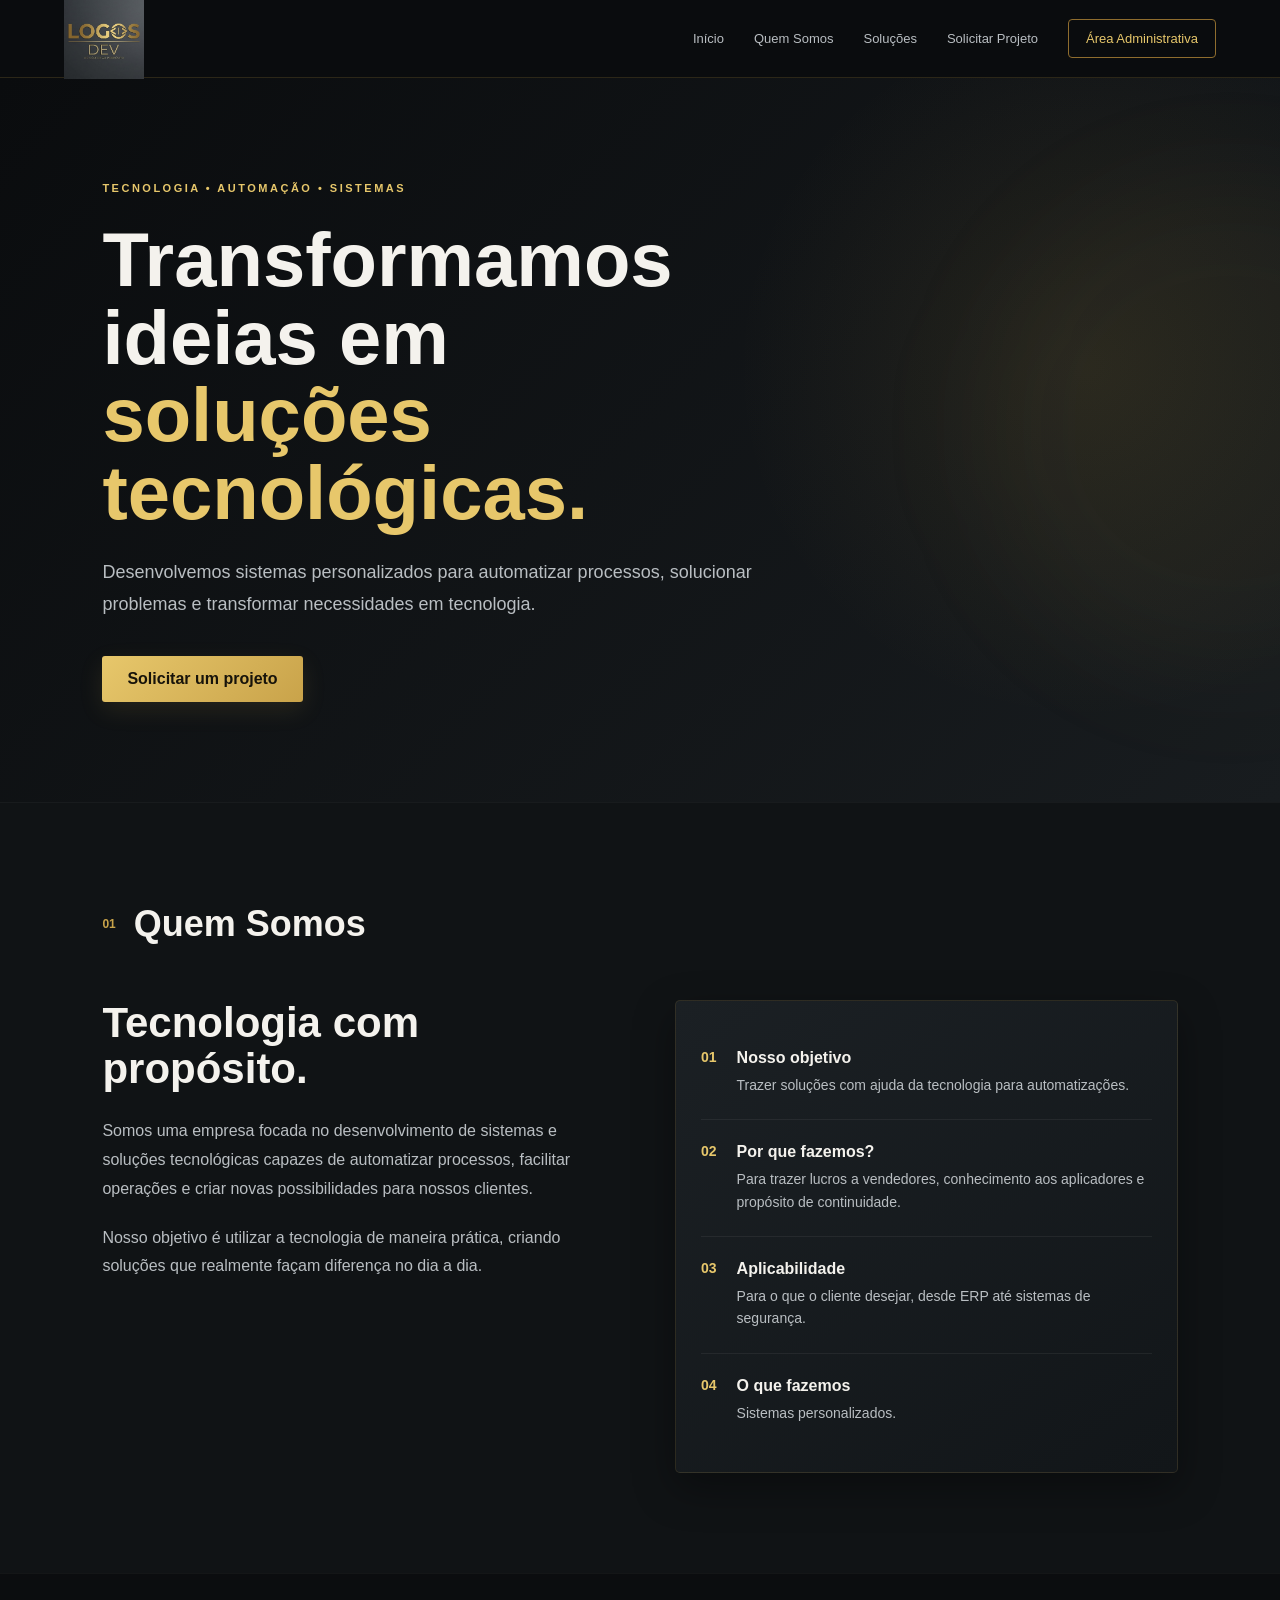
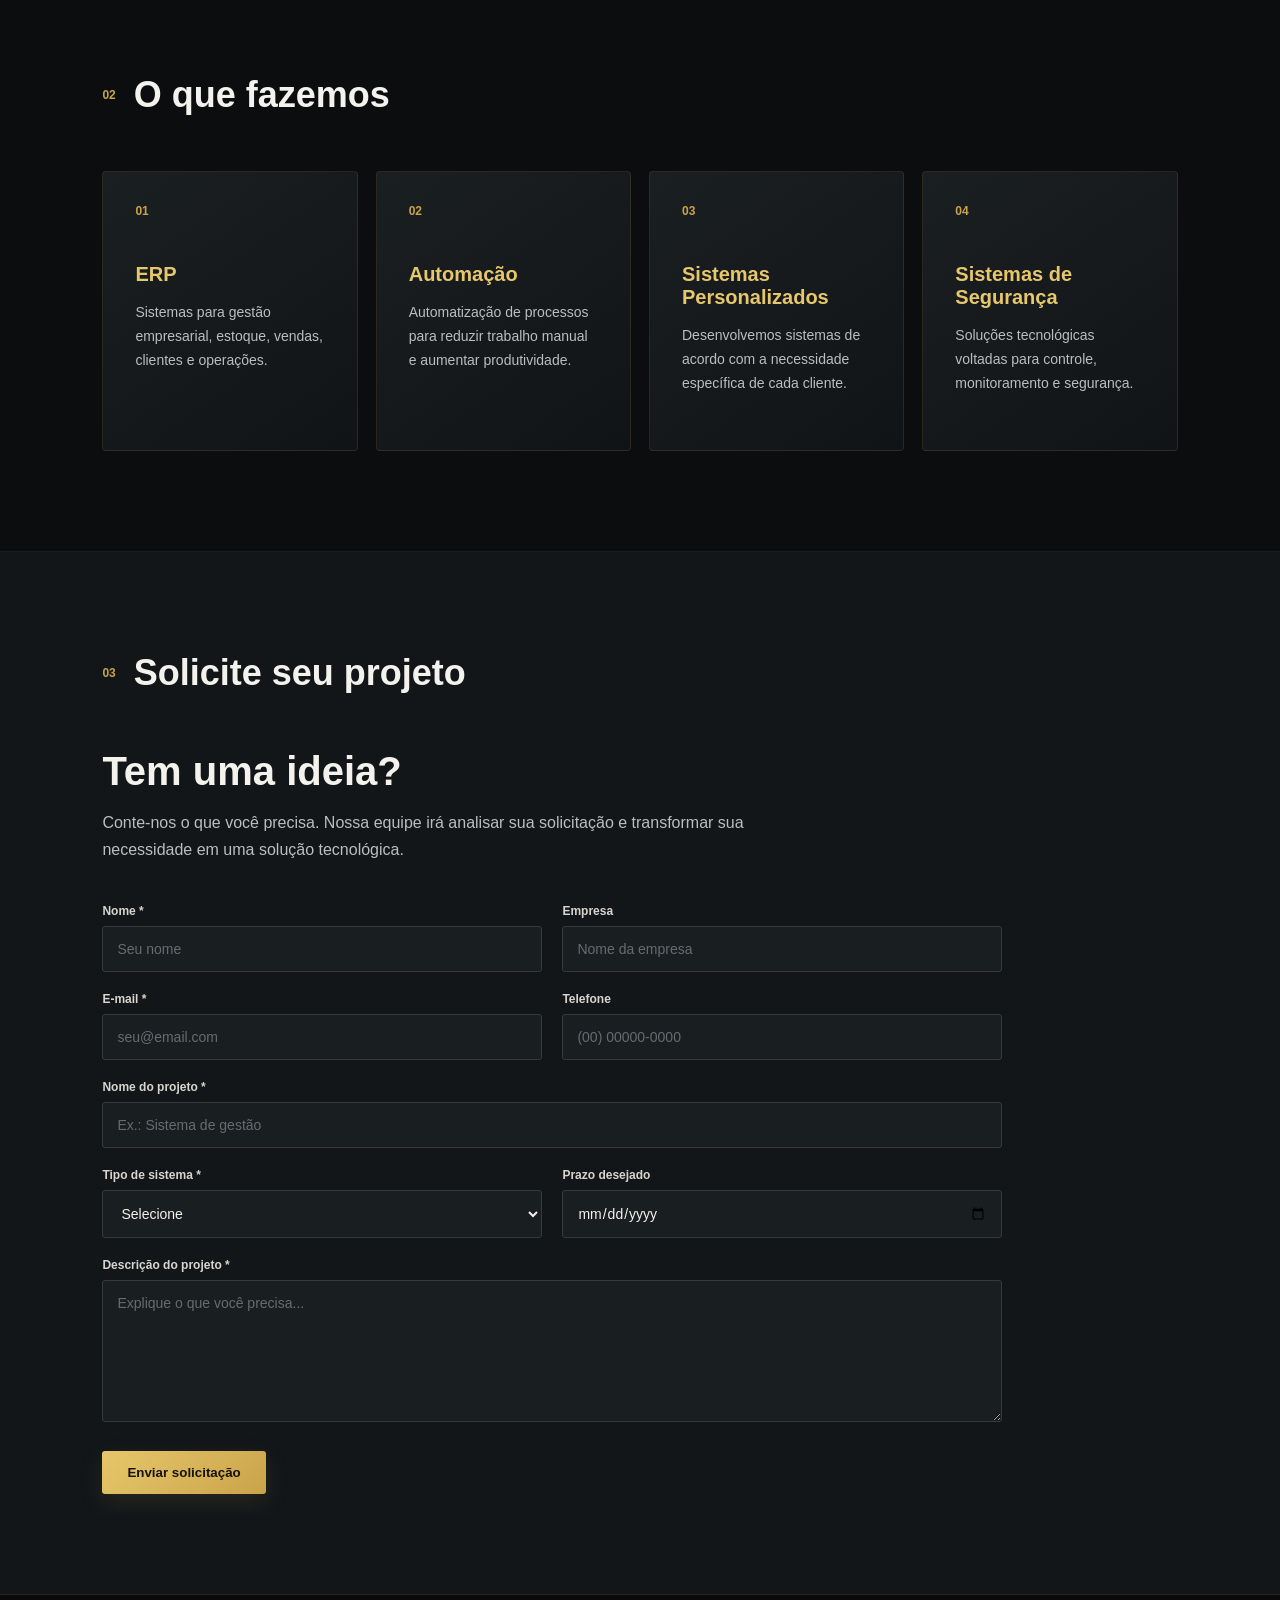
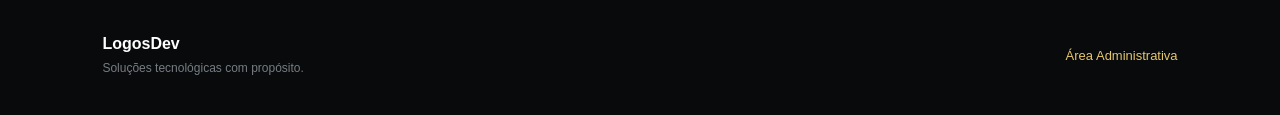
==== commit c78c3c17: "Restore index.html to original state" ====
--- a/index.html
+++ b/index.html
@@ -608,7 +608,7 @@
         <div>
 
             <strong>
-                SUA EMPRESA
+                LogosDev
             </strong>
 
             <p>
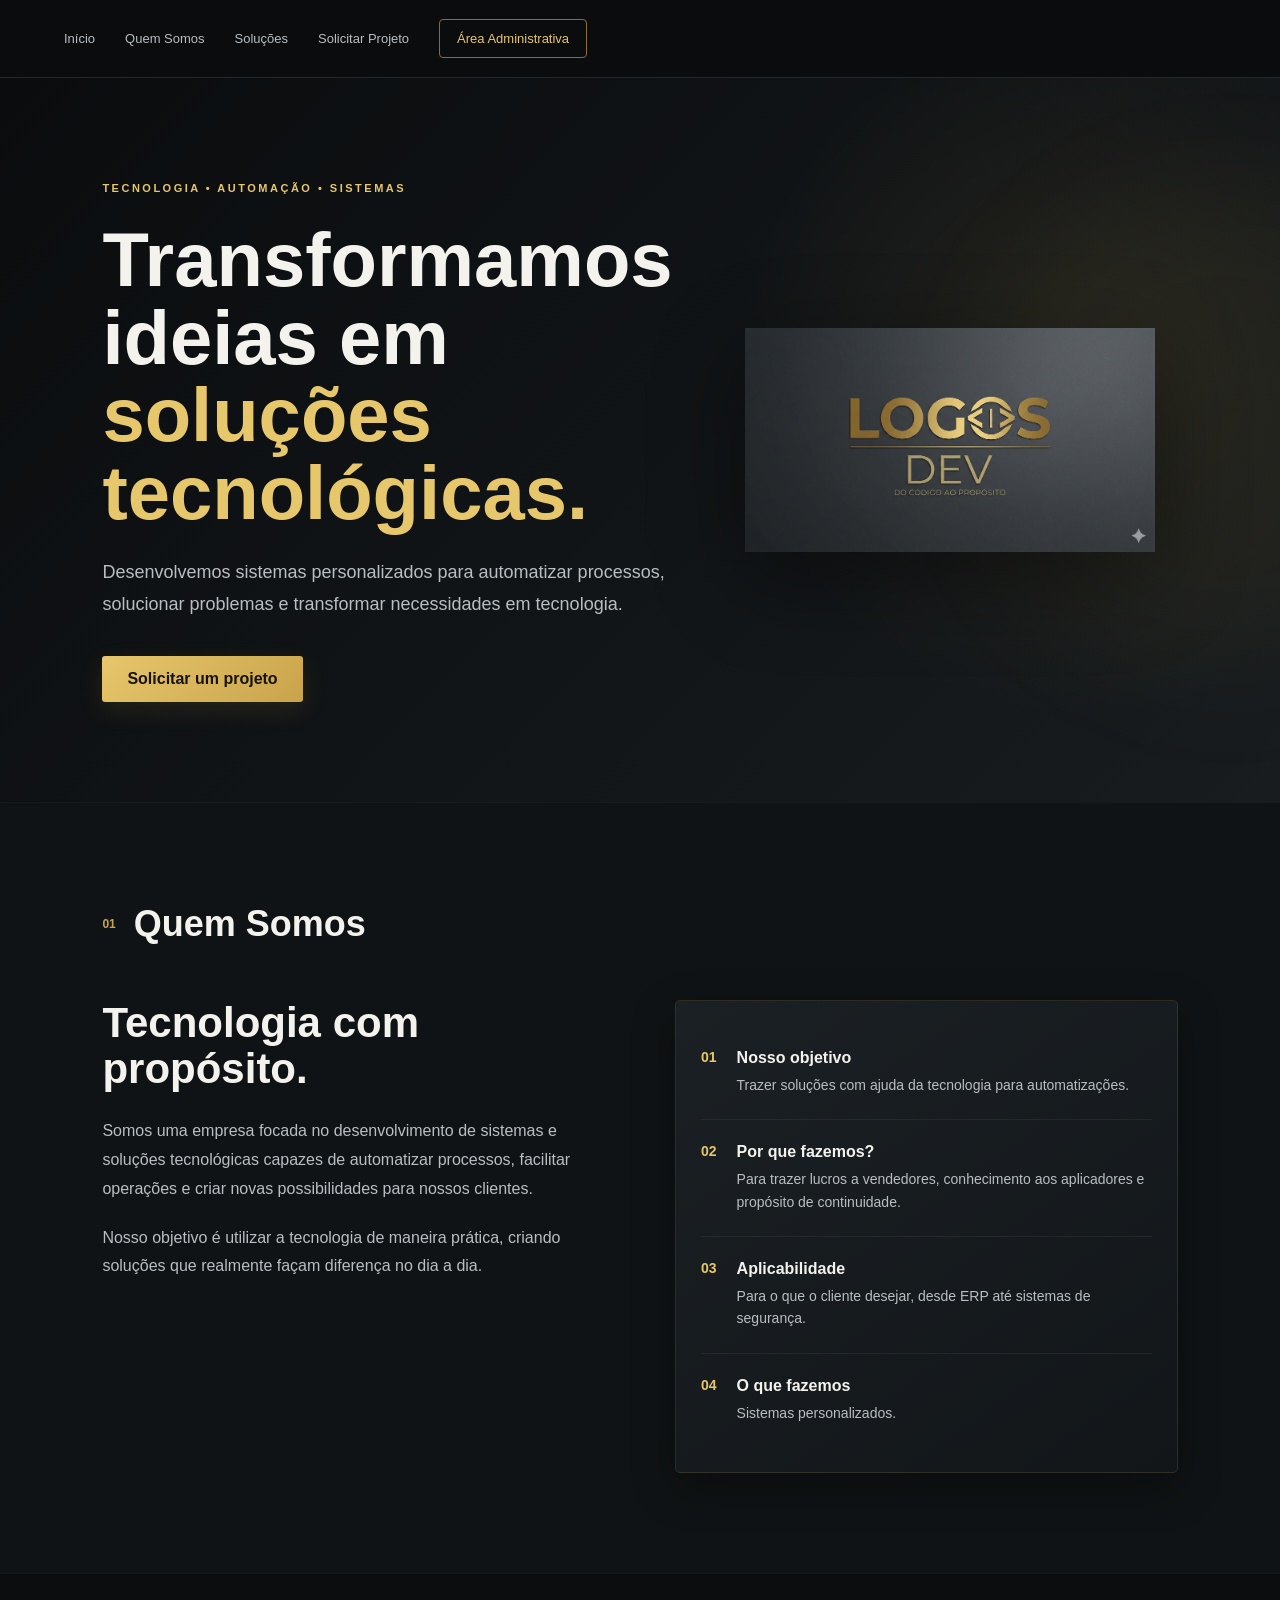
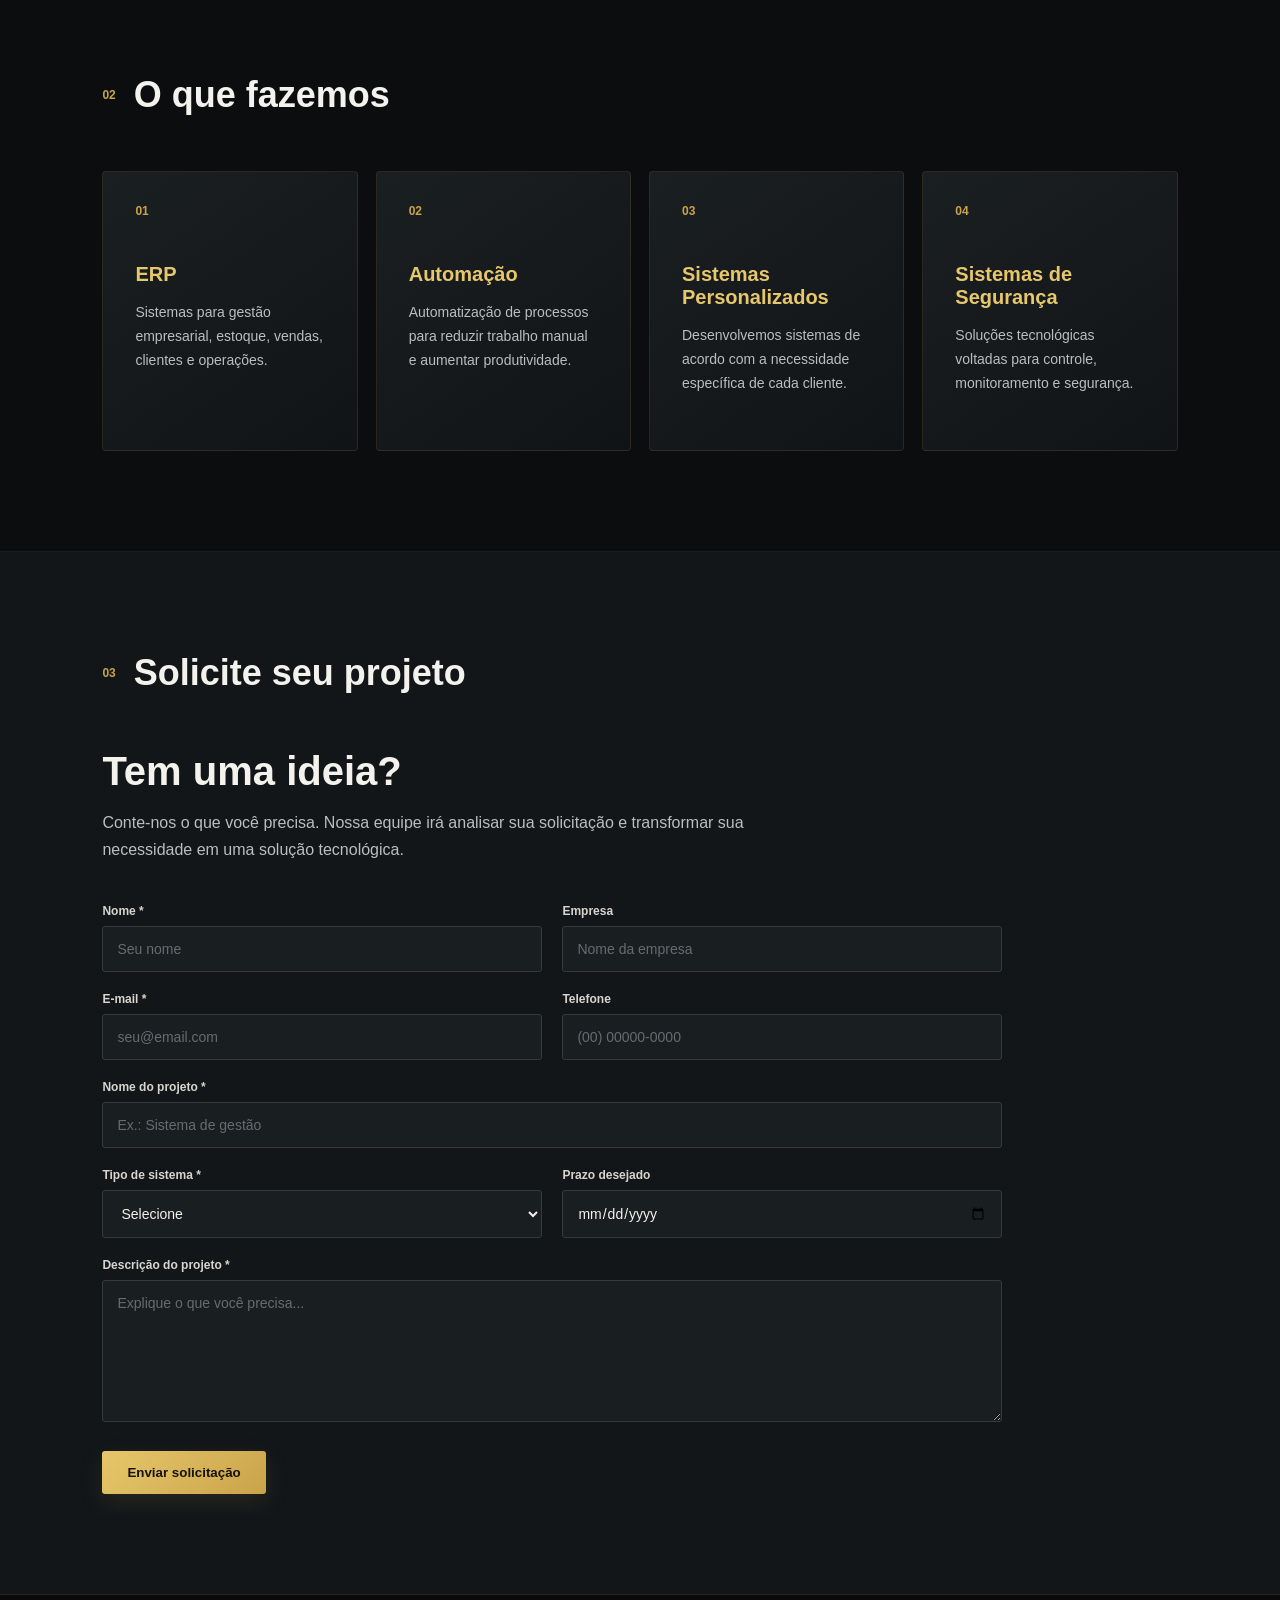
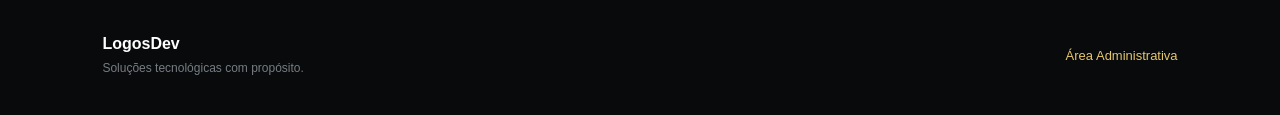
==== commit 691bc1aa: "update page" ====
--- a/index.html
+++ b/index.html
@@ -5,9 +5,96 @@
     <meta charset="UTF-8">
     <meta name="viewport" content="width=device-width, initial-scale=1.0">
 
-    <title>LogosDev | Do código ao propósito </title>
+    <title>LogosDev | Do código ao propósito</title>
 
     <link rel="stylesheet" href="style.css">
+
+    <style>
+        /* =====================================================
+           LOGO NA ÁREA PRINCIPAL
+        ====================================================== */
+
+        .hero {
+            position: relative;
+            display: flex;
+            align-items: center;
+            justify-content: space-between;
+            gap: 50px;
+            overflow: hidden;
+        }
+
+        .hero-content {
+            position: relative;
+            z-index: 2;
+            width: 55%;
+        }
+
+        .hero-logo {
+            position: relative;
+            z-index: 1;
+            width: 45%;
+            min-height: 420px;
+            display: flex;
+            align-items: center;
+            justify-content: center;
+            margin-left: auto;
+        }
+
+        .hero-logo img {
+            display: block;
+            width: min(460px, 90%);
+            max-width: 100%;
+            height: auto;
+            object-fit: contain;
+            filter: drop-shadow(0 25px 45px rgba(0, 0, 0, 0.45));
+            transition:
+                transform 0.35s ease,
+                filter 0.35s ease;
+        }
+
+        .hero-logo img:hover {
+            transform: scale(1.03);
+            filter: drop-shadow(0 28px 55px rgba(0, 0, 0, 0.55));
+        }
+
+        /* =====================================================
+           RESPONSIVIDADE
+        ====================================================== */
+
+        @media (max-width: 900px) {
+
+            .hero {
+                flex-direction: column;
+                justify-content: center;
+                align-items: flex-start;
+                gap: 20px;
+                padding-top: 60px;
+                padding-bottom: 60px;
+            }
+
+            .hero-content {
+                width: 100%;
+            }
+
+            .hero-logo {
+                width: 100%;
+                min-height: auto;
+                margin: 20px 0 0;
+                justify-content: center;
+            }
+
+            .hero-logo img {
+                width: min(340px, 75%);
+            }
+        }
+
+        @media (max-width: 600px) {
+
+            .hero-logo img {
+                width: min(280px, 70%);
+            }
+        }
+    </style>
 </head>
 
 <body>
@@ -17,11 +104,6 @@
     ====================================================== -->
 
     <header class="header">
-
-        <div class="logo-image">
-    <img src="logosdev_logo.jpg" alt="LOGOS DEV">
-</div>
-
 
         <nav>
 
@@ -98,6 +180,20 @@
 
             </div>
 
+
+            <!-- =================================================
+                 LOGO DO LADO DIREITO DO HERO
+            ================================================== -->
+
+            <div class="hero-logo">
+
+                <img
+                    src="logosdev_logo.jpg"
+                    alt="LOGOS DEV"
+                >
+
+            </div>
+
         </section>
 
 
@@ -141,6 +237,7 @@
                         para nossos clientes.
 
                     </p>
+
 
                     <p>
 
@@ -648,14 +745,17 @@
                 ×
             </button>
 
+
             <div class="success-icon">
                 ✓
             </div>
+
 
             <h2>
                 Solicitação enviada!
             </h2>
 
+
             <p>
 
                 O projeto foi salvo com sucesso
@@ -663,6 +763,7 @@
                 Administrativa.
 
             </p>
+
 
             <button
                 type="button"
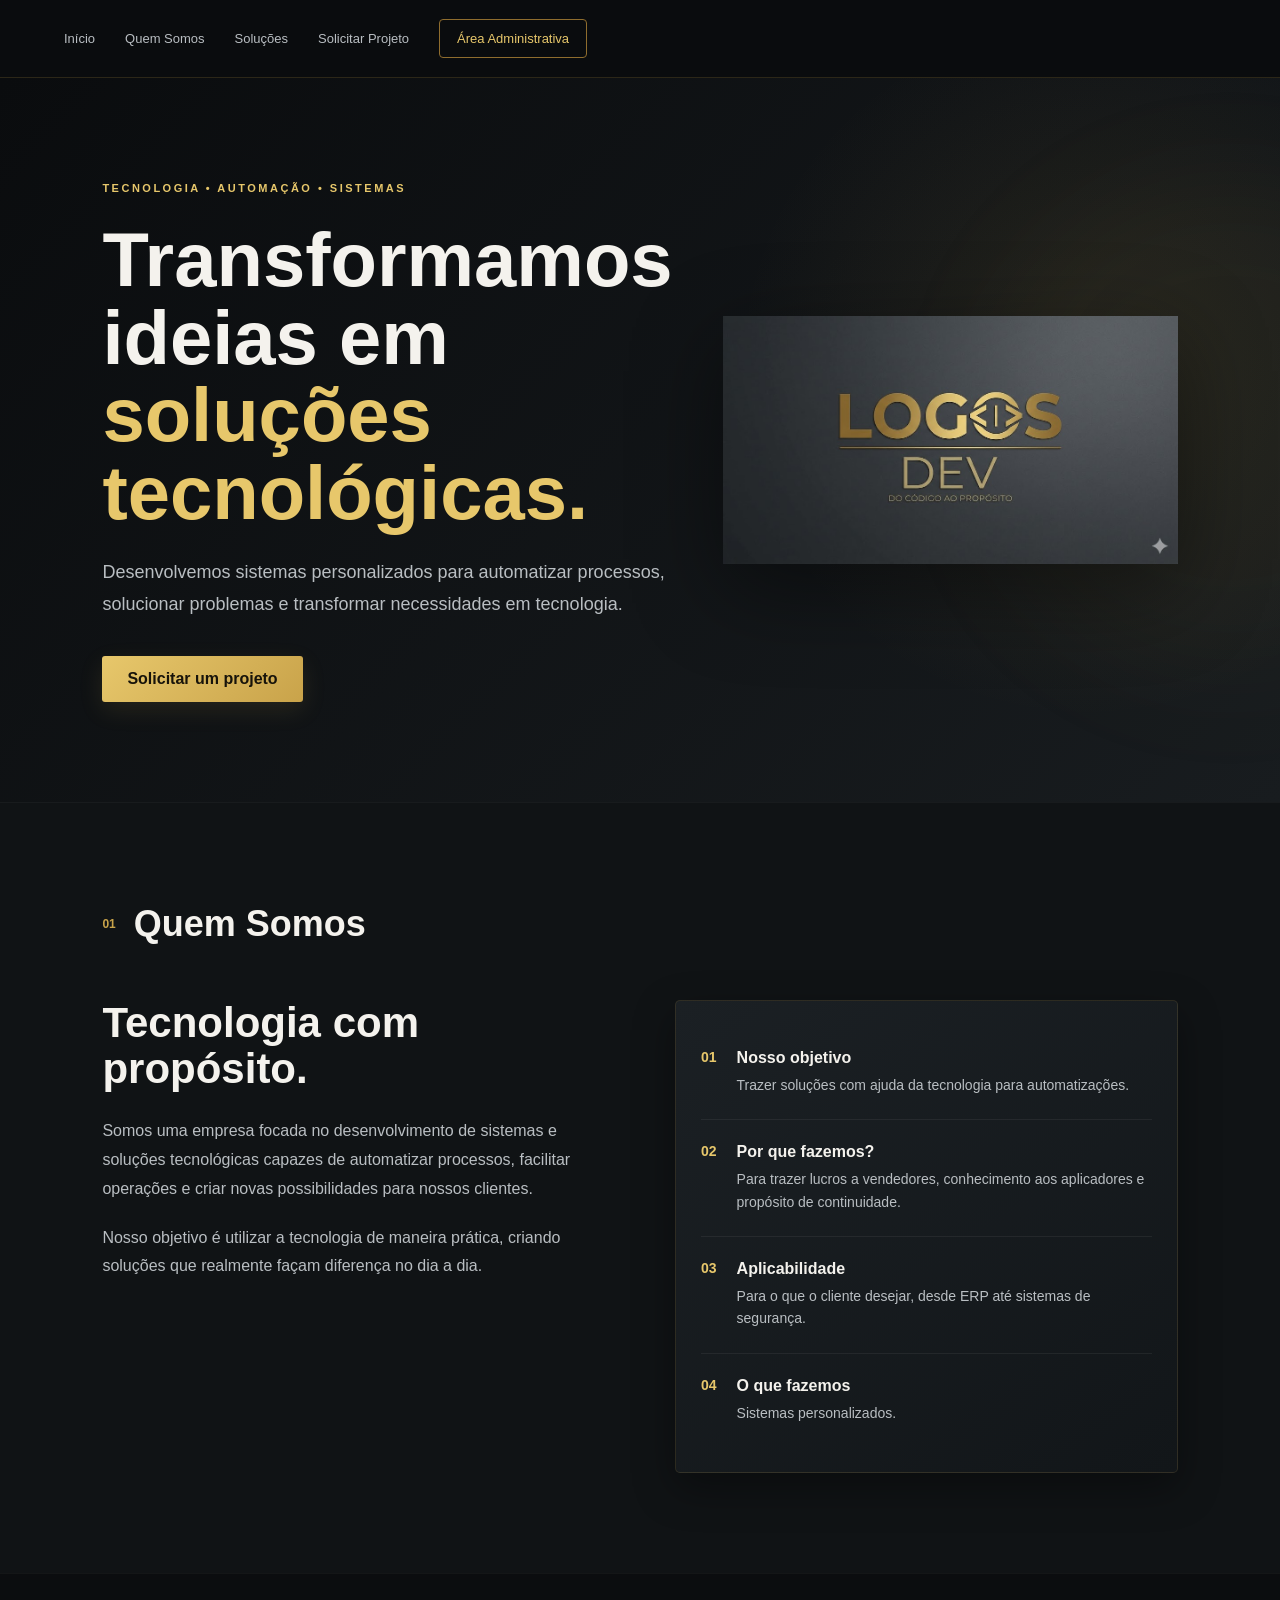
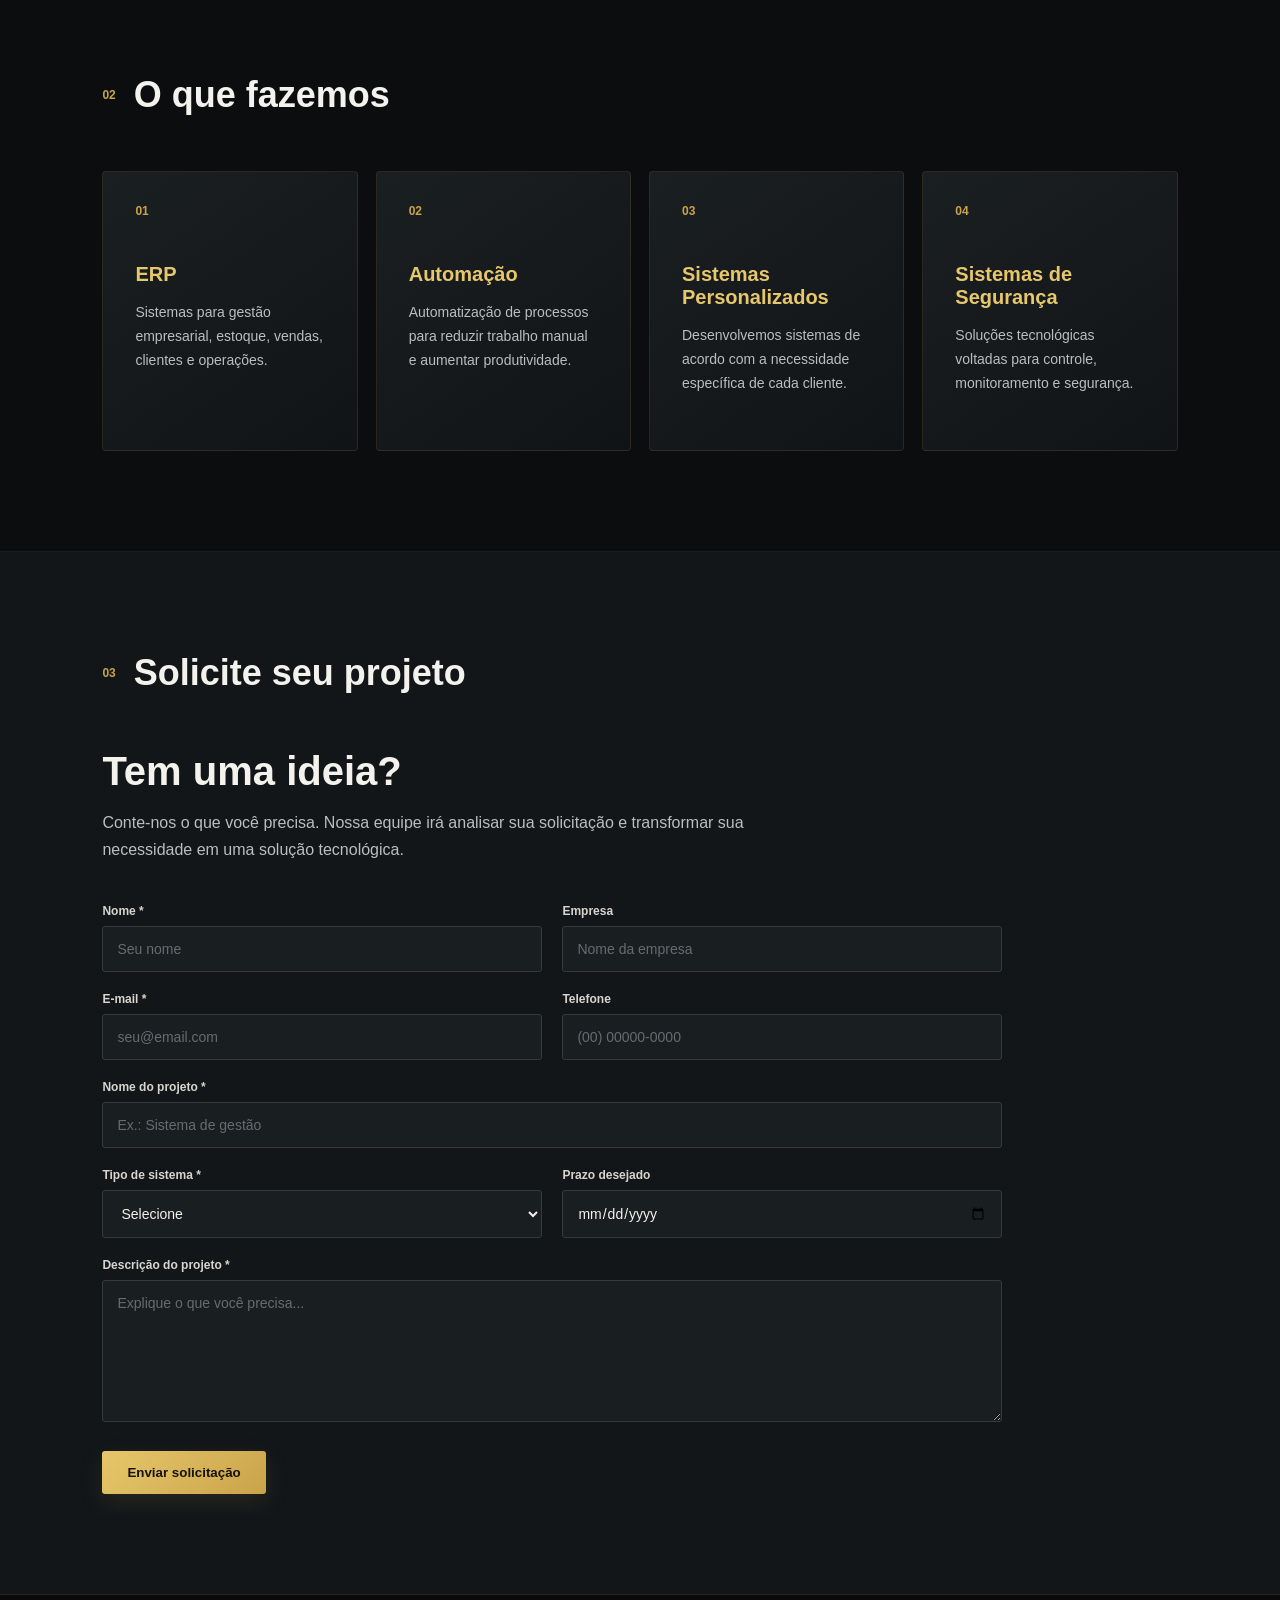
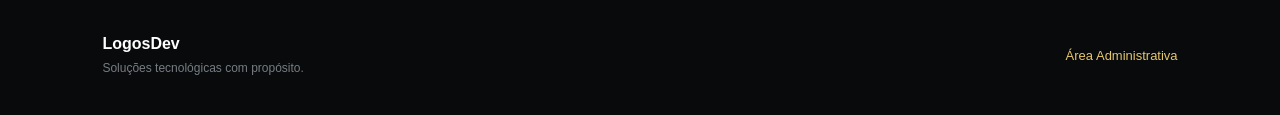
==== commit 79a3d72d: "Fix HTML structure and formatting issues" ====
--- a/index.html
+++ b/index.html
@@ -42,7 +42,7 @@
 
         .hero-logo img {
             display: block;
-            width: min(460px, 90%);
+            width: min(2000px, 100%);
             max-width: 100%;
             height: auto;
             object-fit: contain;
@@ -780,6 +780,7 @@
 
     <script src="script.js"></script>
 
+
 </body>
 
 </html>
